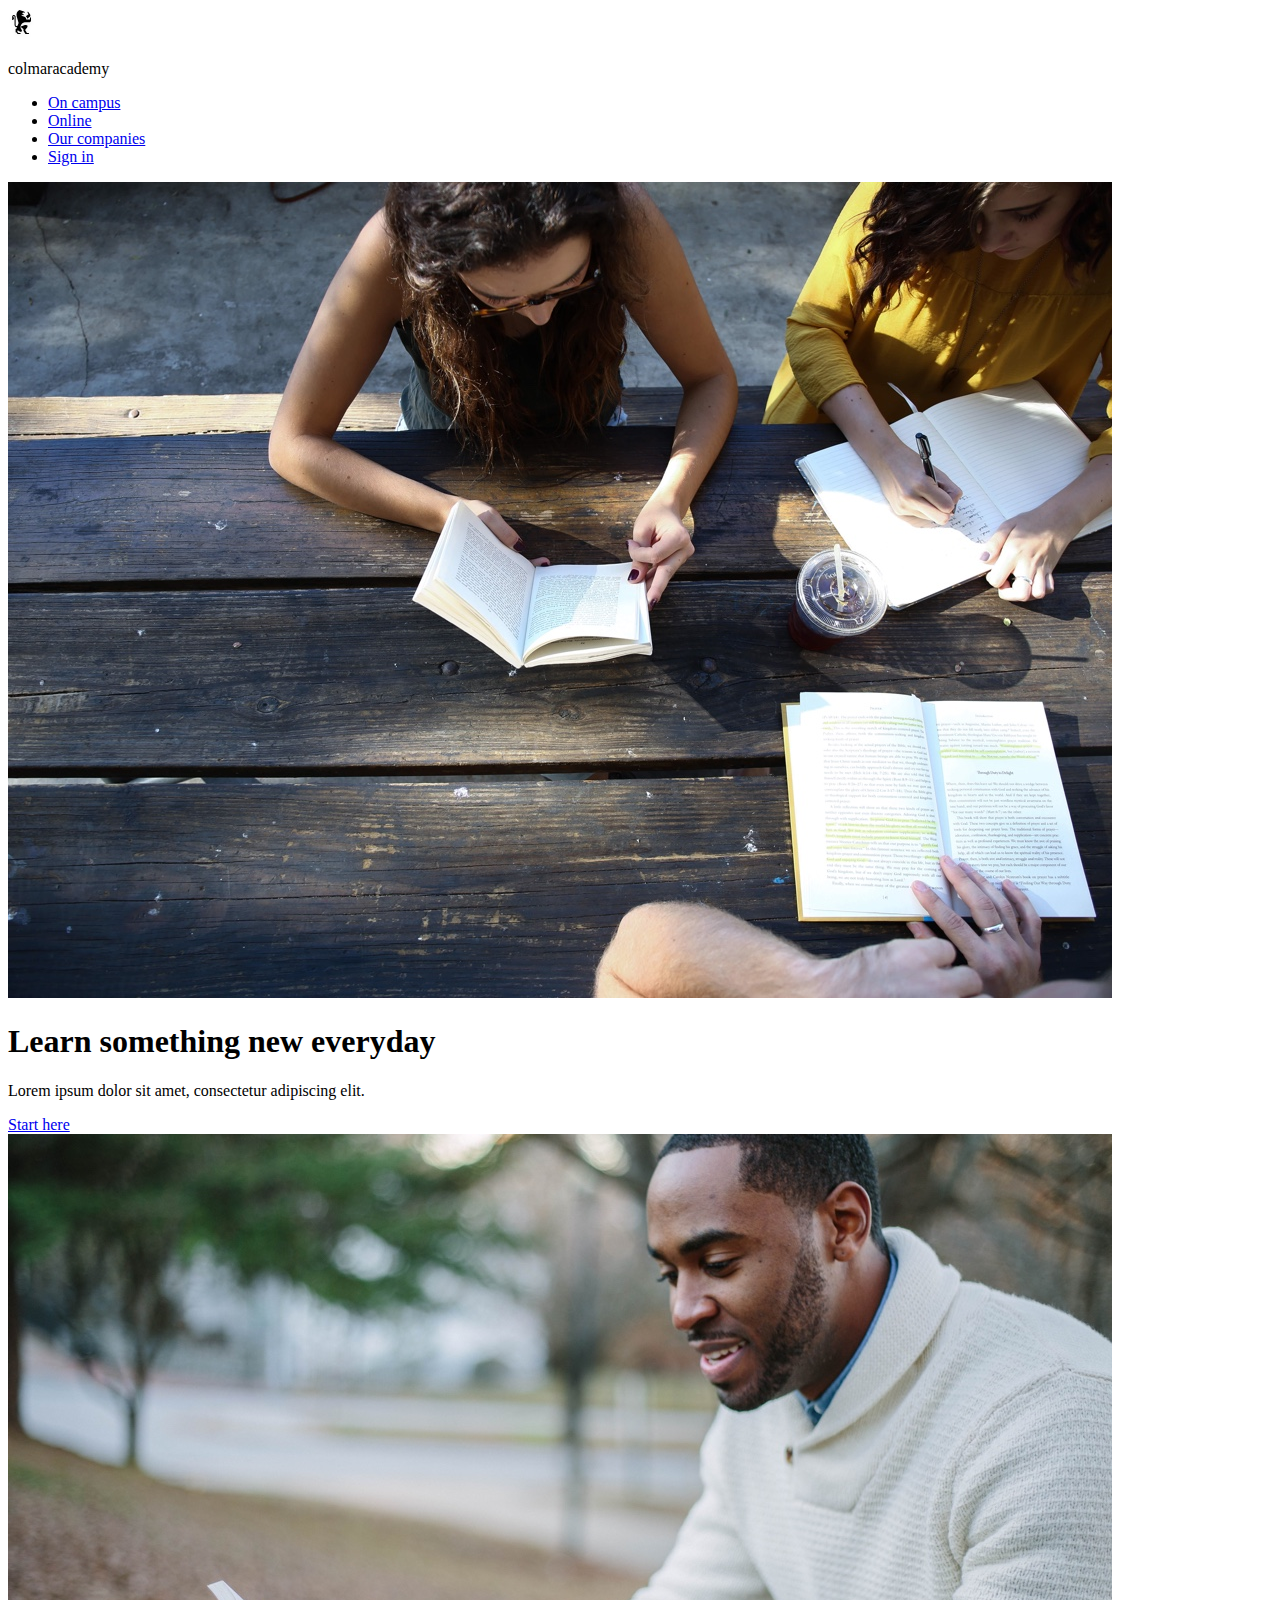
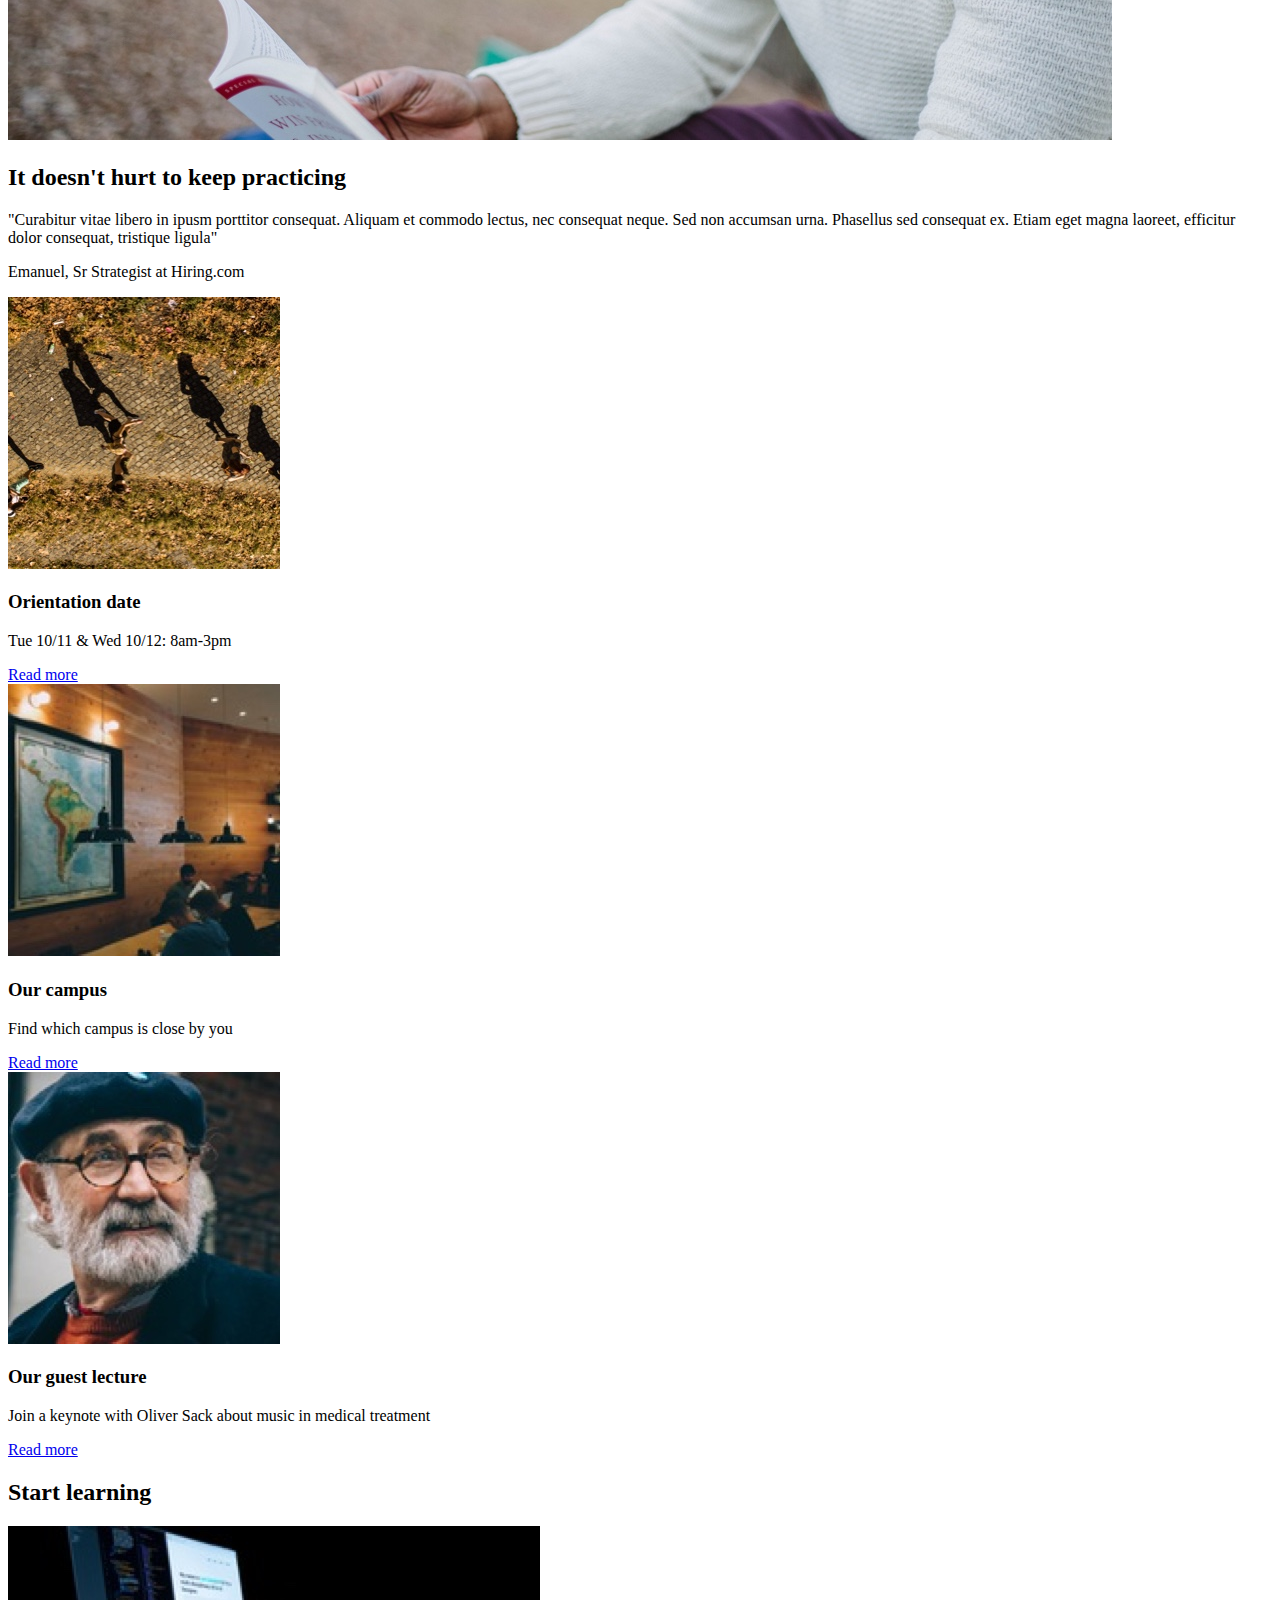
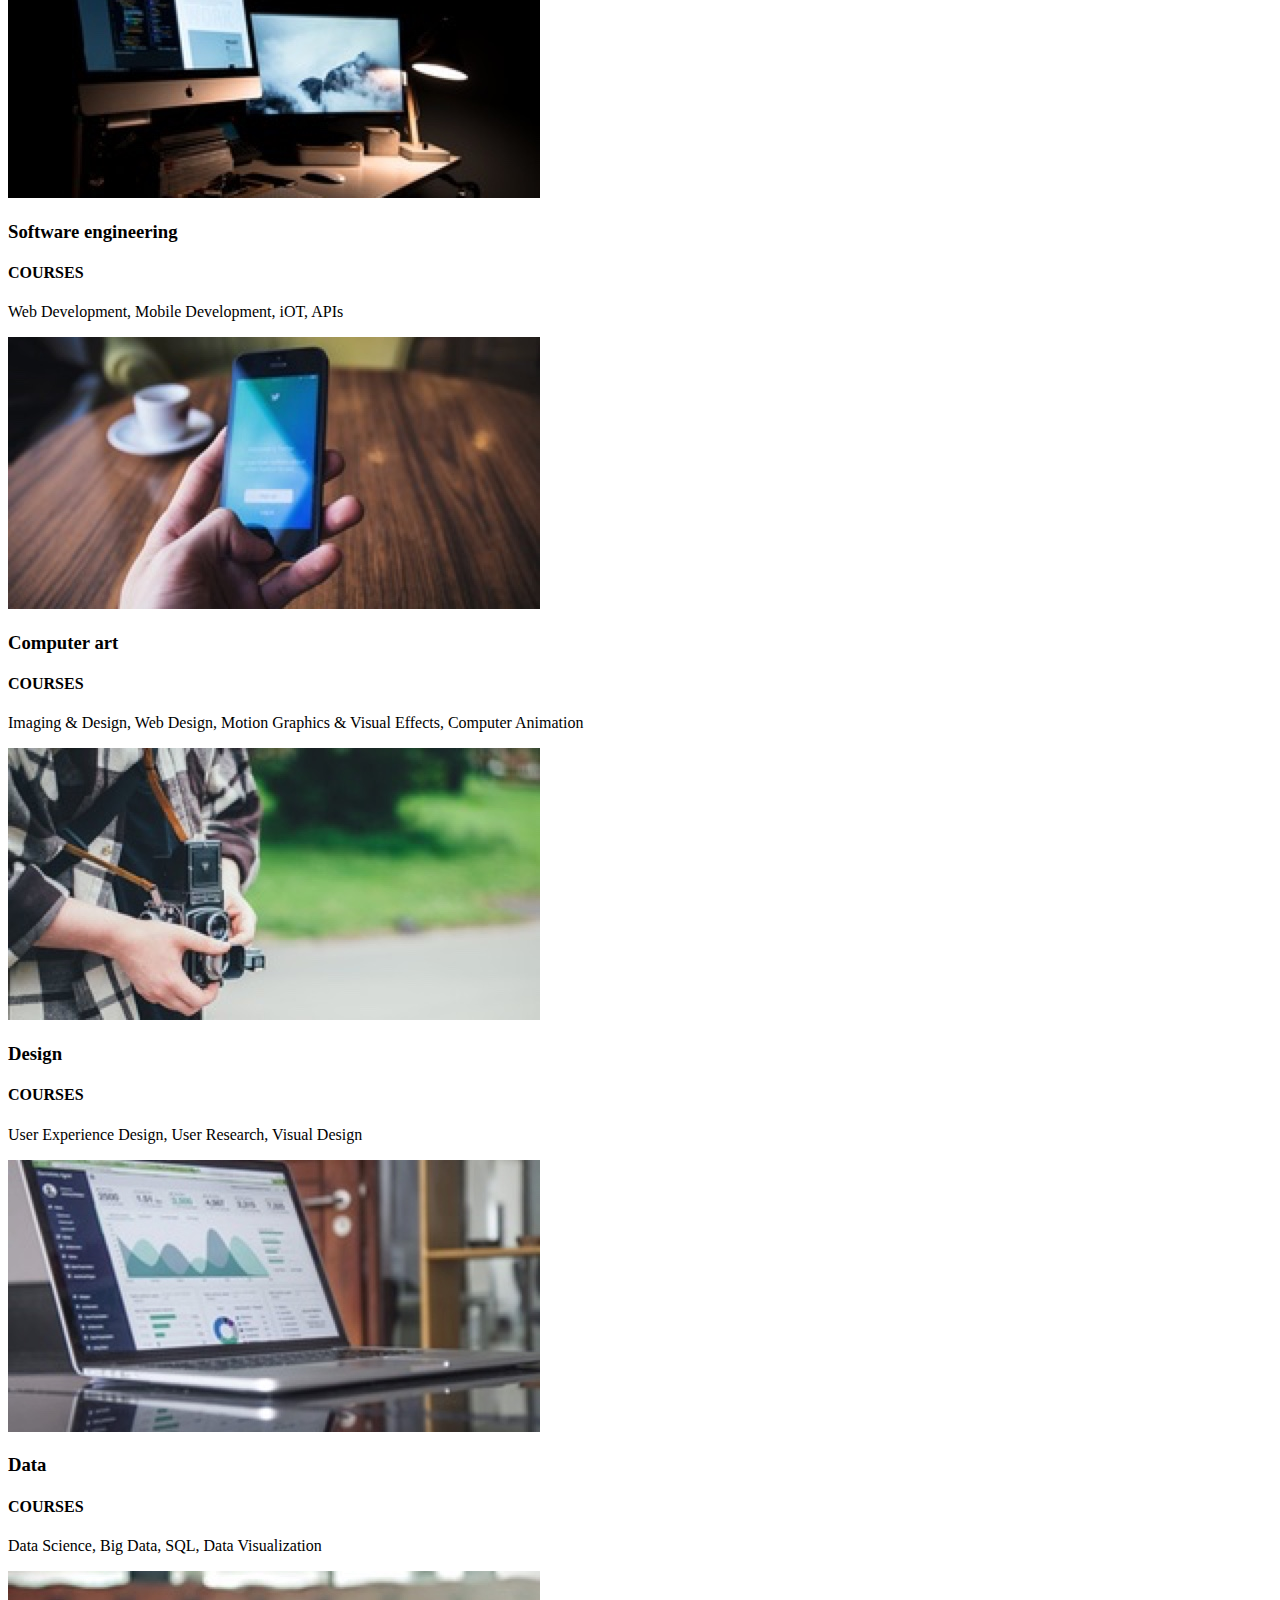
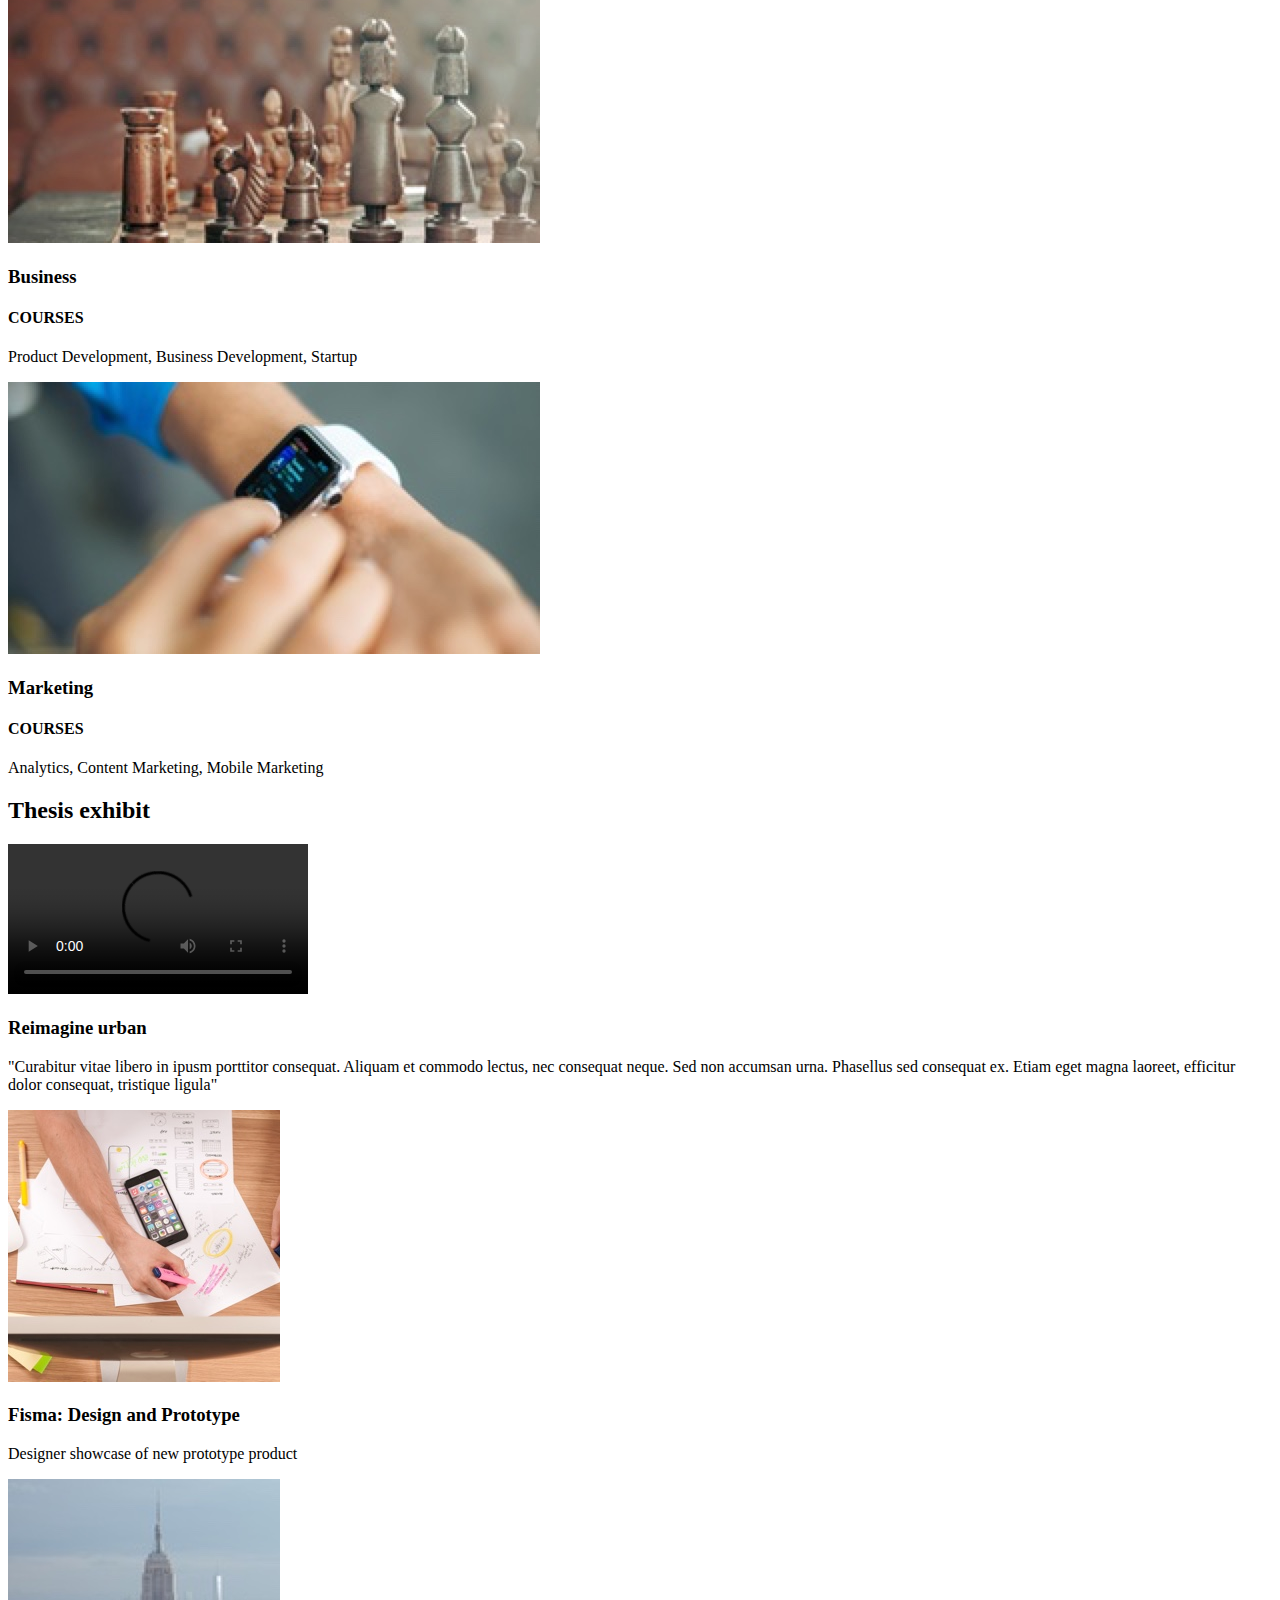
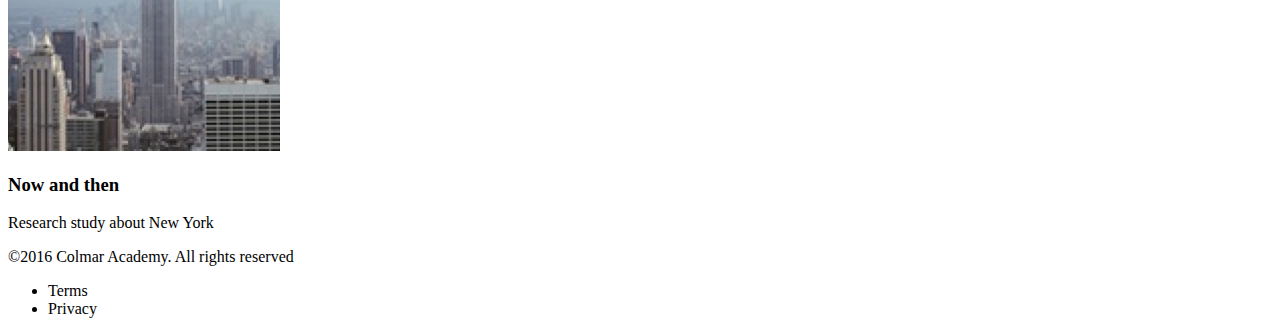
==== colmarAcademy/index.html @ 39b8fce5 "Started colmarAcademy project" ====
<!DOCTYPE html>
<html lang="en" dir="ltr">
  <head>
    <meta charset="utf-8">
    <link rel="stylesheet" href="./resources/css/index.css" type="text/css">
    <title>Colmar Academy</title>
  </head>
  <body>
    <header>
      <img src="./resources/images/ic-logo.svg" alt="Colmar logo">
      <p>colmar<span>academy</span></p>
      <ul>
        <li><a href="#">On campus</a></li>
        <li><a href="#">Online</a></li>
        <li><a href="#">Our companies</a></li>
        <li><a href="#">Sign in</a></li>
      </ul>
    </header>
    <main>
      <section>
        <img src="./resources/images/banner.jpg" alt="Students reading and writing outside">
        <h1>Learn something new everyday</h1>
        <p>Lorem ipsum dolor sit amet, consectetur adipiscing elit.</p>
        <a href="#">Start here</a>
      </section>
      <section>
        <div class="">
          <img src="./resources/images/information-main.jpg" alt="A student reading a book">
          <h2>It doesn't hurt to keep practicing</h2>
          <p>"Curabitur vitae libero in ipusm porttitor consequat.
             Aliquam et commodo lectus, nec consequat neque.
             Sed non accumsan urna. Phasellus sed consequat ex.
             Etiam eget magna laoreet, efficitur dolor consequat,
             tristique ligula"</p>
          <p>Emanuel, Sr Strategist at Hiring.com</p>
        </div>
        <div class="">
          <div class="">
            <img src="./resources/images/information-orientation.jpg" alt="Students walking on a pathway, seen from above">
            <h3>Orientation date</h3>
            <p>Tue 10/11 & Wed 10/12: 8am-3pm</p>
            <a href="#">Read more</a>
          </div>
          <div class="">
            <img src="./resources/images/information-campus.jpg" alt="Campus interior">
            <h3>Our campus</h3>
            <p>Find which campus is close by you</p>
            <a href="#">Read more</a>
          </div>
          <div class="">
            <img src="./resources/images/information-guest-lecture.jpg" alt="Portrait of Oliver Sack">
            <h3>Our guest lecture</h3>
            <p>Join a keynote with Oliver Sack about music in medical treatment</p>
            <a href="#">Read more</a>
          </div>
        </div>
      </section>
      <section>
        <h2>Start learning</h2>
        <div class="">
          <div class="">
            <img src="./resources/images/course-software.jpg" alt="Desk with computers">
            <h3>Software engineering</h3>
            <h4>COURSES</h4>
            <p>Web Development, Mobile Development, iOT, APIs</p>
          </div>
          <div class="">
            <img src="./resources/images/course-computer-art.jpg" alt="Main page of an app on a phone">
            <h3>Computer art</h3>
            <h4>COURSES</h4>
            <p>Imaging & Design, Web Design, Motion Graphics & Visual Effects, Computer Animation</p>
          </div>
          <div class="">
            <img src="./resources/images/course-design.jpg" alt="Old camera">
            <h3>Design</h3>
            <h4>COURSES</h4>
            <p>User Experience Design, User Research, Visual Design</p>
          </div>
          <div class="">
            <img src="./resources/images/course-data.jpg" alt="Laptop on a desk">
            <h3>Data</h3>
            <h4>COURSES</h4>
            <p>Data Science, Big Data, SQL, Data Visualization</p>
          </div>
          <div class="">
            <img src="./resources/images/course-business.jpg" alt="A checkboard ready for a game">
            <h3>Business</h3>
            <h4>COURSES</h4>
            <p>Product Development, Business Development, Startup</p>
          </div>
          <div class="">
            <img src="./resources/images/course-marketing.jpg" alt="A smartwatch">
            <h3>Marketing</h3>
            <h4>COURSES</h4>
            <p>Analytics, Content Marketing, Mobile Marketing</p>
          </div>
        </div>
      </section>
      <section>
        <h2>Thesis exhibit</h2>
        <div class="">
          <video src="./resources/videos/thesis.mp4" controls>
            Video not available
          </video>
          <h3>Reimagine urban</h3>
          <p>"Curabitur vitae libero in ipusm porttitor consequat.
             Aliquam et commodo lectus, nec consequat neque.
             Sed non accumsan urna. Phasellus sed consequat ex.
             Etiam eget magna laoreet, efficitur dolor consequat,
             tristique ligula"</p>
        </div>
        <div class="">
          <div class="">
            <img src="./resources/images/thesis-fisma.jpg" alt="Designer at work">
            <h3>Fisma: Design and Prototype</h3>
            <p>Designer showcase of new prototype product</p>
          </div>
          <div class="">
            <img src="./resources/images/thesis-now-and-then.jpg" alt="New York City skyline">
            <h3>Now and then</h3>
            <p>Research study about New York</p>
          </div>
        </div>
      </section>
    </main>
    <footer>
      <p>&copy;2016 Colmar Academy. All rights reserved</p>
      <ul>
        <li>Terms</li>
        <li>Privacy</li>
      </ul>
    </footer>
  </body>
</html>
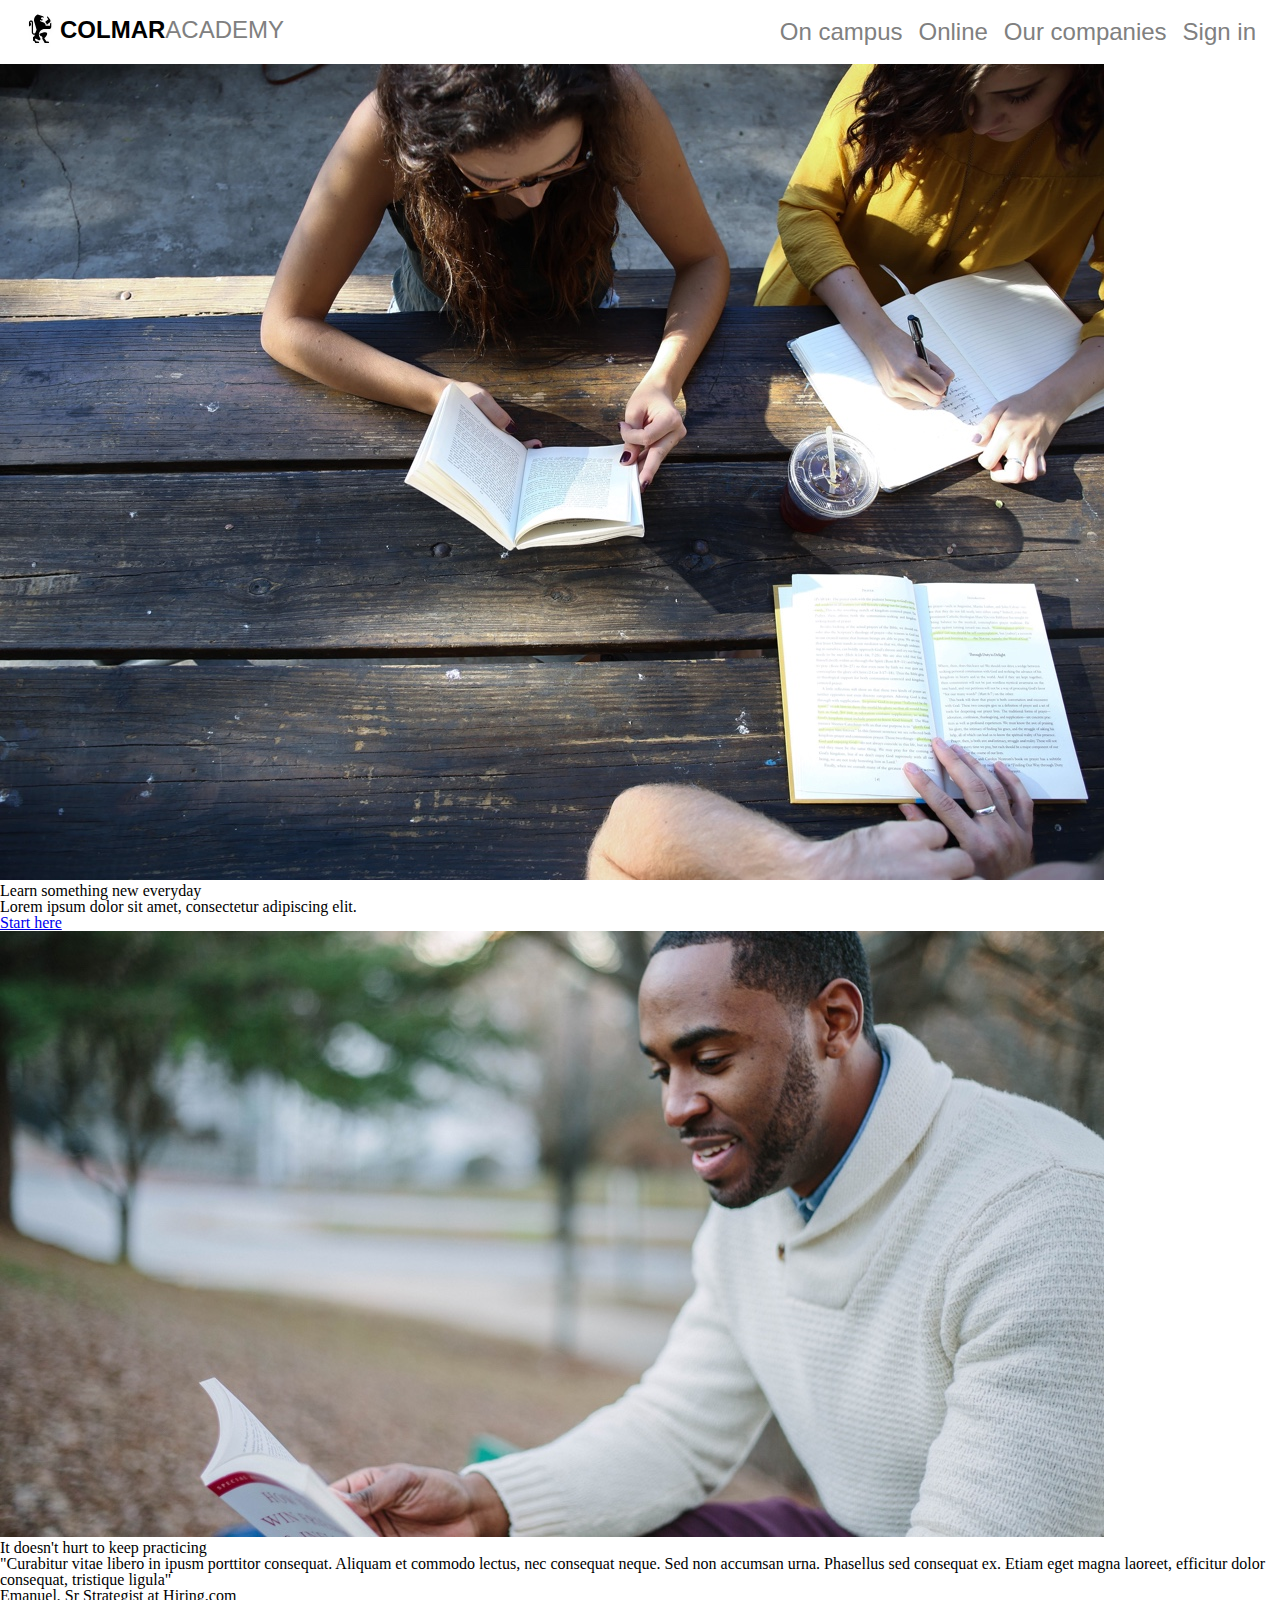
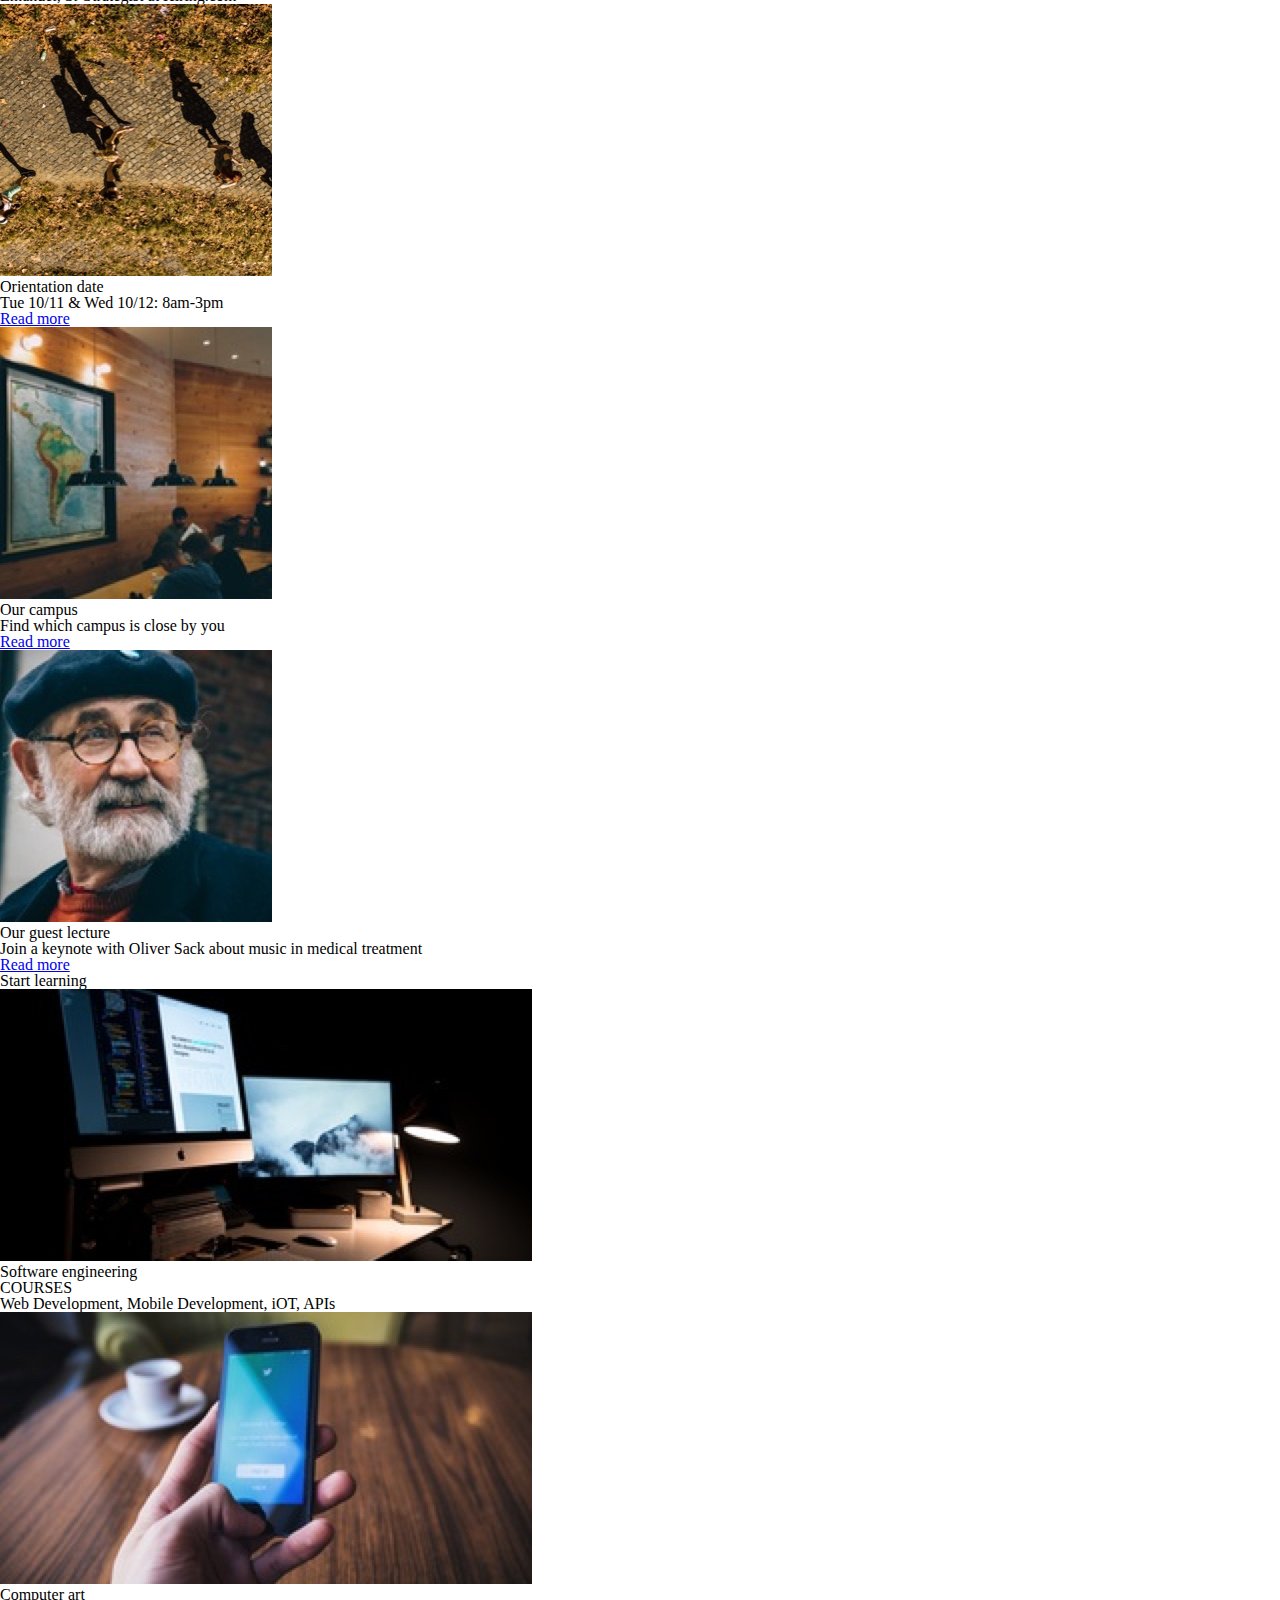
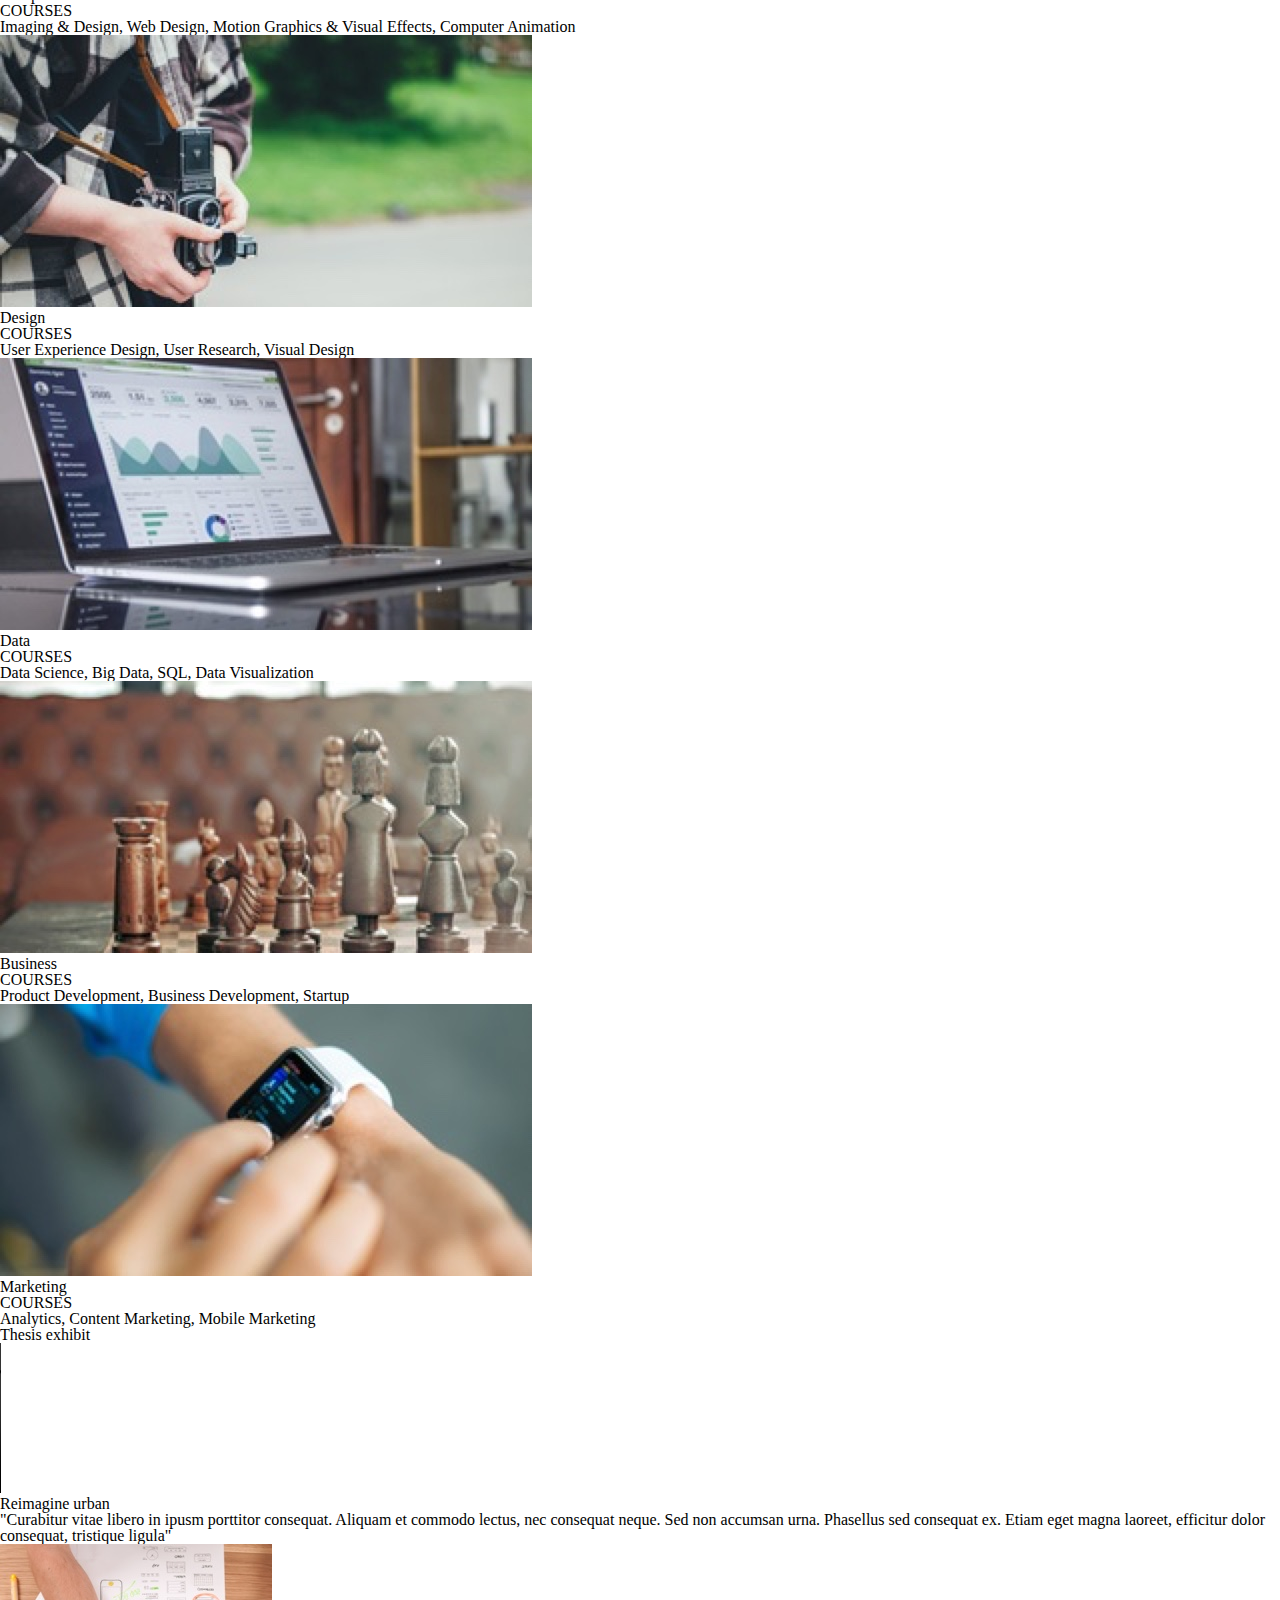
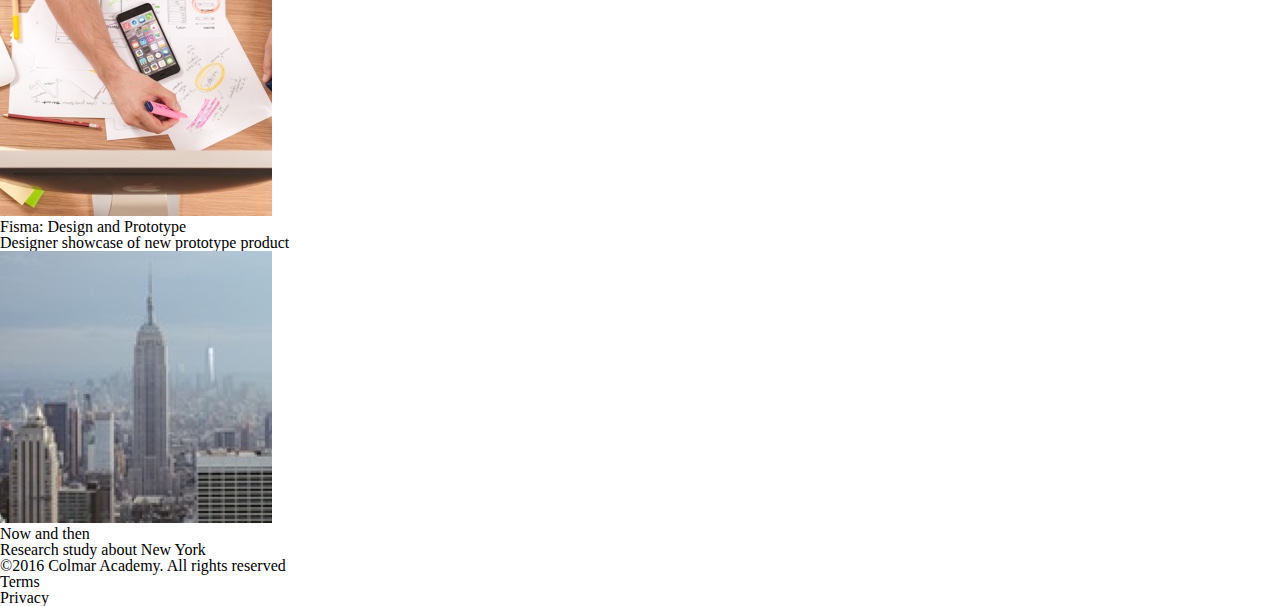
==== commit 2f734cd4: "colmaracademy added reset.css, started header styling" ====
--- a/colmarAcademy/index.html
+++ b/colmarAcademy/index.html
@@ -2,29 +2,34 @@
 <html lang="en" dir="ltr">
   <head>
     <meta charset="utf-8">
+    <link rel="stylesheet" href="./resources/css/reset.css" type="text/css">
     <link rel="stylesheet" href="./resources/css/index.css" type="text/css">
     <title>Colmar Academy</title>
   </head>
   <body>
     <header>
-      <img src="./resources/images/ic-logo.svg" alt="Colmar logo">
-      <p>colmar<span>academy</span></p>
-      <ul>
-        <li><a href="#">On campus</a></li>
-        <li><a href="#">Online</a></li>
-        <li><a href="#">Our companies</a></li>
-        <li><a href="#">Sign in</a></li>
-      </ul>
+      <div class="colmar">
+        <img class="colmarLogo" src="./resources/images/ic-logo.svg" alt="Colmar logo">
+        <p class="colmarText">colmar<span class="colmar2Half">academy</span></p>
+      </div>
+      <nav class="topNav">
+        <ul>
+          <li><a href="#">On campus</a></li>
+          <li><a href="#">Online</a></li>
+          <li><a href="#">Our companies</a></li>
+          <li><a href="#">Sign in</a></li>
+        </ul>
+      </nav>
     </header>
     <main>
-      <section>
+      <section id="banner">
         <img src="./resources/images/banner.jpg" alt="Students reading and writing outside">
         <h1>Learn something new everyday</h1>
         <p>Lorem ipsum dolor sit amet, consectetur adipiscing elit.</p>
-        <a href="#">Start here</a>
+        <a class="startLink" href="#">Start here</a>
       </section>
-      <section>
-        <div class="">
+      <section id="information">
+        <div class="left">
           <img src="./resources/images/information-main.jpg" alt="A student reading a book">
           <h2>It doesn't hurt to keep practicing</h2>
           <p>"Curabitur vitae libero in ipusm porttitor consequat.
@@ -34,20 +39,20 @@
              tristique ligula"</p>
           <p>Emanuel, Sr Strategist at Hiring.com</p>
         </div>
-        <div class="">
-          <div class="">
+        <div class="right">
+          <div class="rightSection">
             <img src="./resources/images/information-orientation.jpg" alt="Students walking on a pathway, seen from above">
             <h3>Orientation date</h3>
             <p>Tue 10/11 & Wed 10/12: 8am-3pm</p>
             <a href="#">Read more</a>
           </div>
-          <div class="">
+          <div class="rightSection">
             <img src="./resources/images/information-campus.jpg" alt="Campus interior">
             <h3>Our campus</h3>
             <p>Find which campus is close by you</p>
             <a href="#">Read more</a>
           </div>
-          <div class="">
+          <div class="rightSection">
             <img src="./resources/images/information-guest-lecture.jpg" alt="Portrait of Oliver Sack">
             <h3>Our guest lecture</h3>
             <p>Join a keynote with Oliver Sack about music in medical treatment</p>
@@ -55,40 +60,40 @@
           </div>
         </div>
       </section>
-      <section>
+      <section id="courses">
         <h2>Start learning</h2>
-        <div class="">
-          <div class="">
+        <div class="coursesContainer">
+          <div class="course">
             <img src="./resources/images/course-software.jpg" alt="Desk with computers">
             <h3>Software engineering</h3>
             <h4>COURSES</h4>
             <p>Web Development, Mobile Development, iOT, APIs</p>
           </div>
-          <div class="">
+          <div class="course">
             <img src="./resources/images/course-computer-art.jpg" alt="Main page of an app on a phone">
             <h3>Computer art</h3>
             <h4>COURSES</h4>
             <p>Imaging & Design, Web Design, Motion Graphics & Visual Effects, Computer Animation</p>
           </div>
-          <div class="">
+          <div class="course">
             <img src="./resources/images/course-design.jpg" alt="Old camera">
             <h3>Design</h3>
             <h4>COURSES</h4>
             <p>User Experience Design, User Research, Visual Design</p>
           </div>
-          <div class="">
+          <div class="course">
             <img src="./resources/images/course-data.jpg" alt="Laptop on a desk">
             <h3>Data</h3>
             <h4>COURSES</h4>
             <p>Data Science, Big Data, SQL, Data Visualization</p>
           </div>
-          <div class="">
+          <div class="course">
             <img src="./resources/images/course-business.jpg" alt="A checkboard ready for a game">
             <h3>Business</h3>
             <h4>COURSES</h4>
             <p>Product Development, Business Development, Startup</p>
           </div>
-          <div class="">
+          <div class="course">
             <img src="./resources/images/course-marketing.jpg" alt="A smartwatch">
             <h3>Marketing</h3>
             <h4>COURSES</h4>
@@ -96,9 +101,9 @@
           </div>
         </div>
       </section>
-      <section>
+      <section id="thesis">
         <h2>Thesis exhibit</h2>
-        <div class="">
+        <div class="left">
           <video src="./resources/videos/thesis.mp4" controls>
             Video not available
           </video>
@@ -109,13 +114,13 @@
              Etiam eget magna laoreet, efficitur dolor consequat,
              tristique ligula"</p>
         </div>
-        <div class="">
-          <div class="">
+        <div class="right">
+          <div class="rightSection">
             <img src="./resources/images/thesis-fisma.jpg" alt="Designer at work">
             <h3>Fisma: Design and Prototype</h3>
             <p>Designer showcase of new prototype product</p>
           </div>
-          <div class="">
+          <div class="rightSection">
             <img src="./resources/images/thesis-now-and-then.jpg" alt="New York City skyline">
             <h3>Now and then</h3>
             <p>Research study about New York</p>
@@ -125,10 +130,12 @@
     </main>
     <footer>
       <p>&copy;2016 Colmar Academy. All rights reserved</p>
-      <ul>
-        <li>Terms</li>
-        <li>Privacy</li>
-      </ul>
+      <nav>
+        <ul>
+          <li>Terms</li>
+          <li>Privacy</li>
+        </ul>
+      </nav>
     </footer>
   </body>
 </html>
--- a/colmarAcademy/resources/css/index.css
+++ b/colmarAcademy/resources/css/index.css
@@ -0,0 +1,51 @@
+header {
+  display: flex;
+  justify-content: space-between;
+  height: 64px;
+}
+
+.colmar {
+  margin-left: 24px;
+}
+
+.colmarLogo {
+  /* display: inline-block; */
+  position: relative;
+  top: 12px;
+  width: 32px;
+}
+
+.colmarText {
+  display: inline-block;
+  text-transform: uppercase;
+  font-family: sans-serif;
+  font-size: 24px;
+  font-weight: bold;
+}
+
+.colmar2Half {
+  color: grey;
+  font-weight: lighter;
+}
+
+.topNav {
+  margin-right: 24px;
+}
+
+.topNav ul {
+  list-style-type: none;
+  display: flex;
+  height: 100%;
+  align-items: center;
+}
+
+.topNav ul li a{
+  font-family: sans-serif;
+  text-decoration: none;
+  font-size: 24px;
+  color: grey;
+}
+
+.topNav ul li:not(:last-child) {
+  margin-right: 16px;
+}
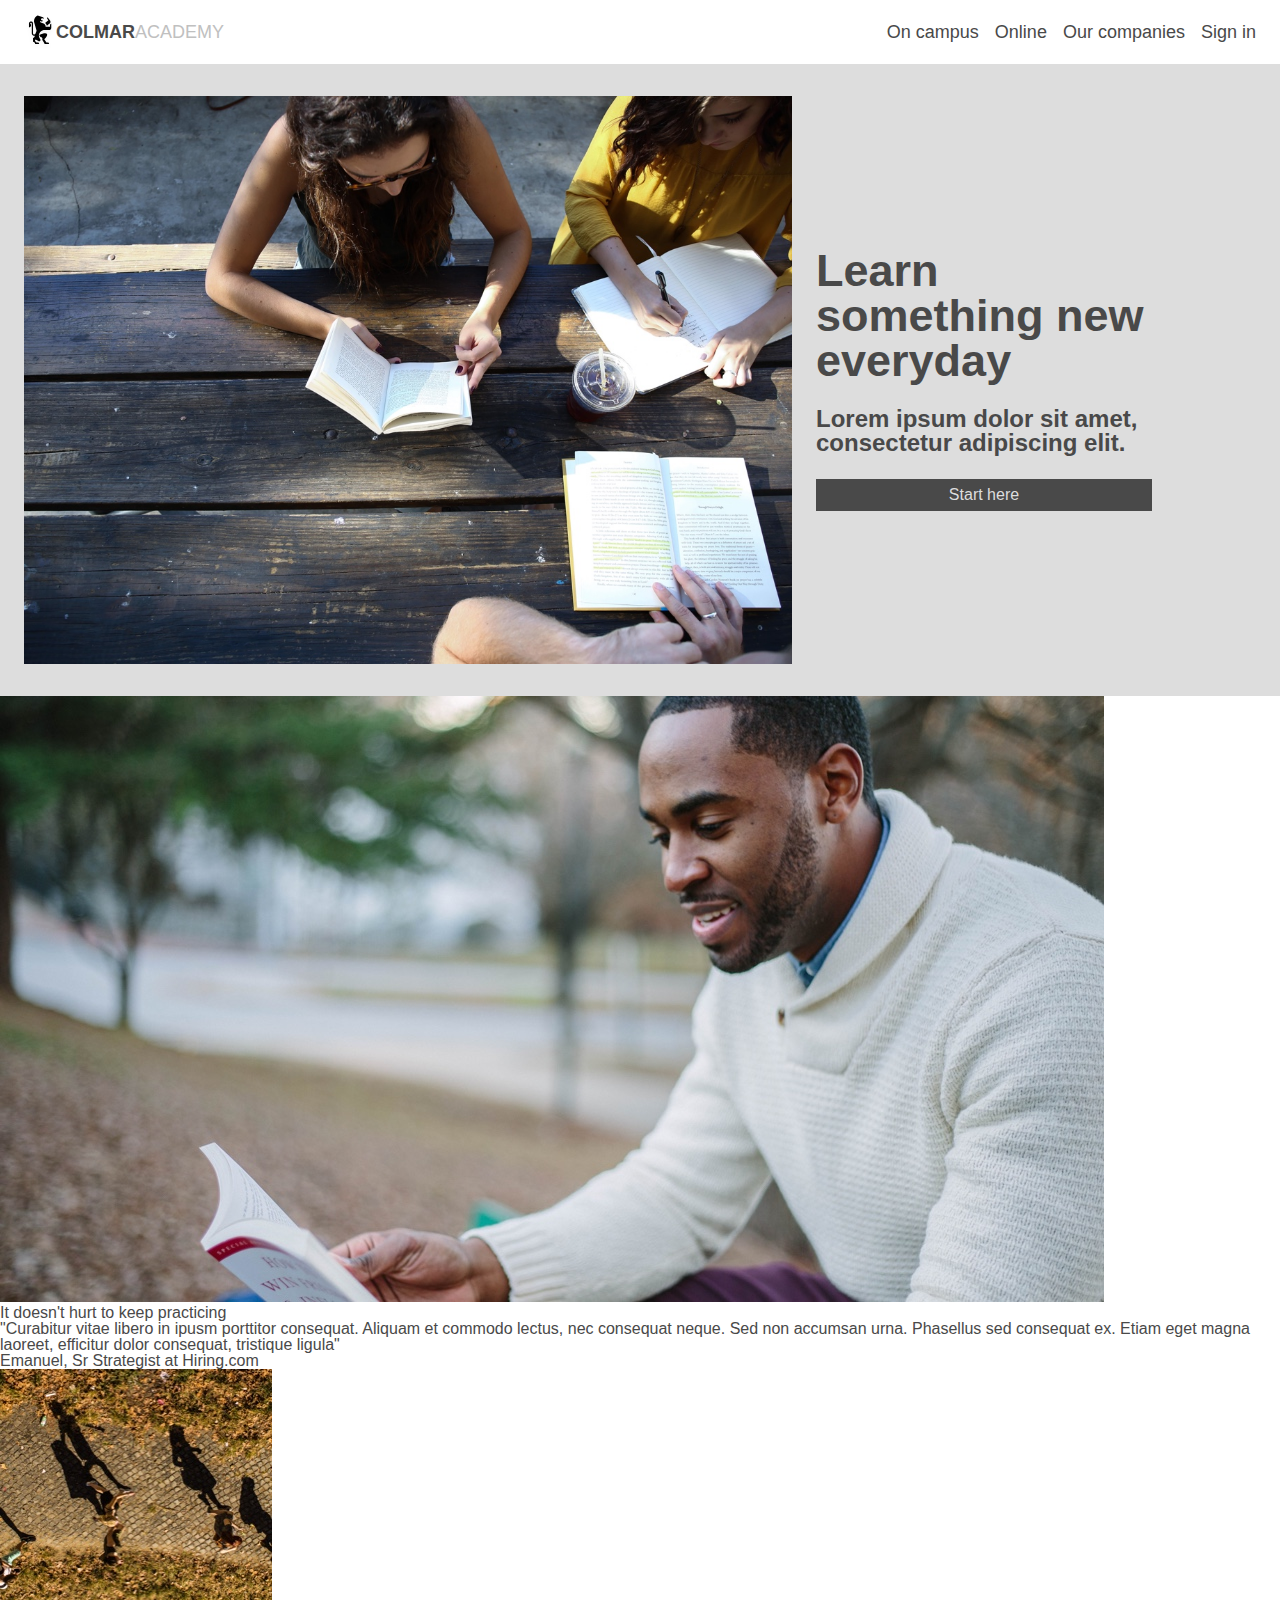
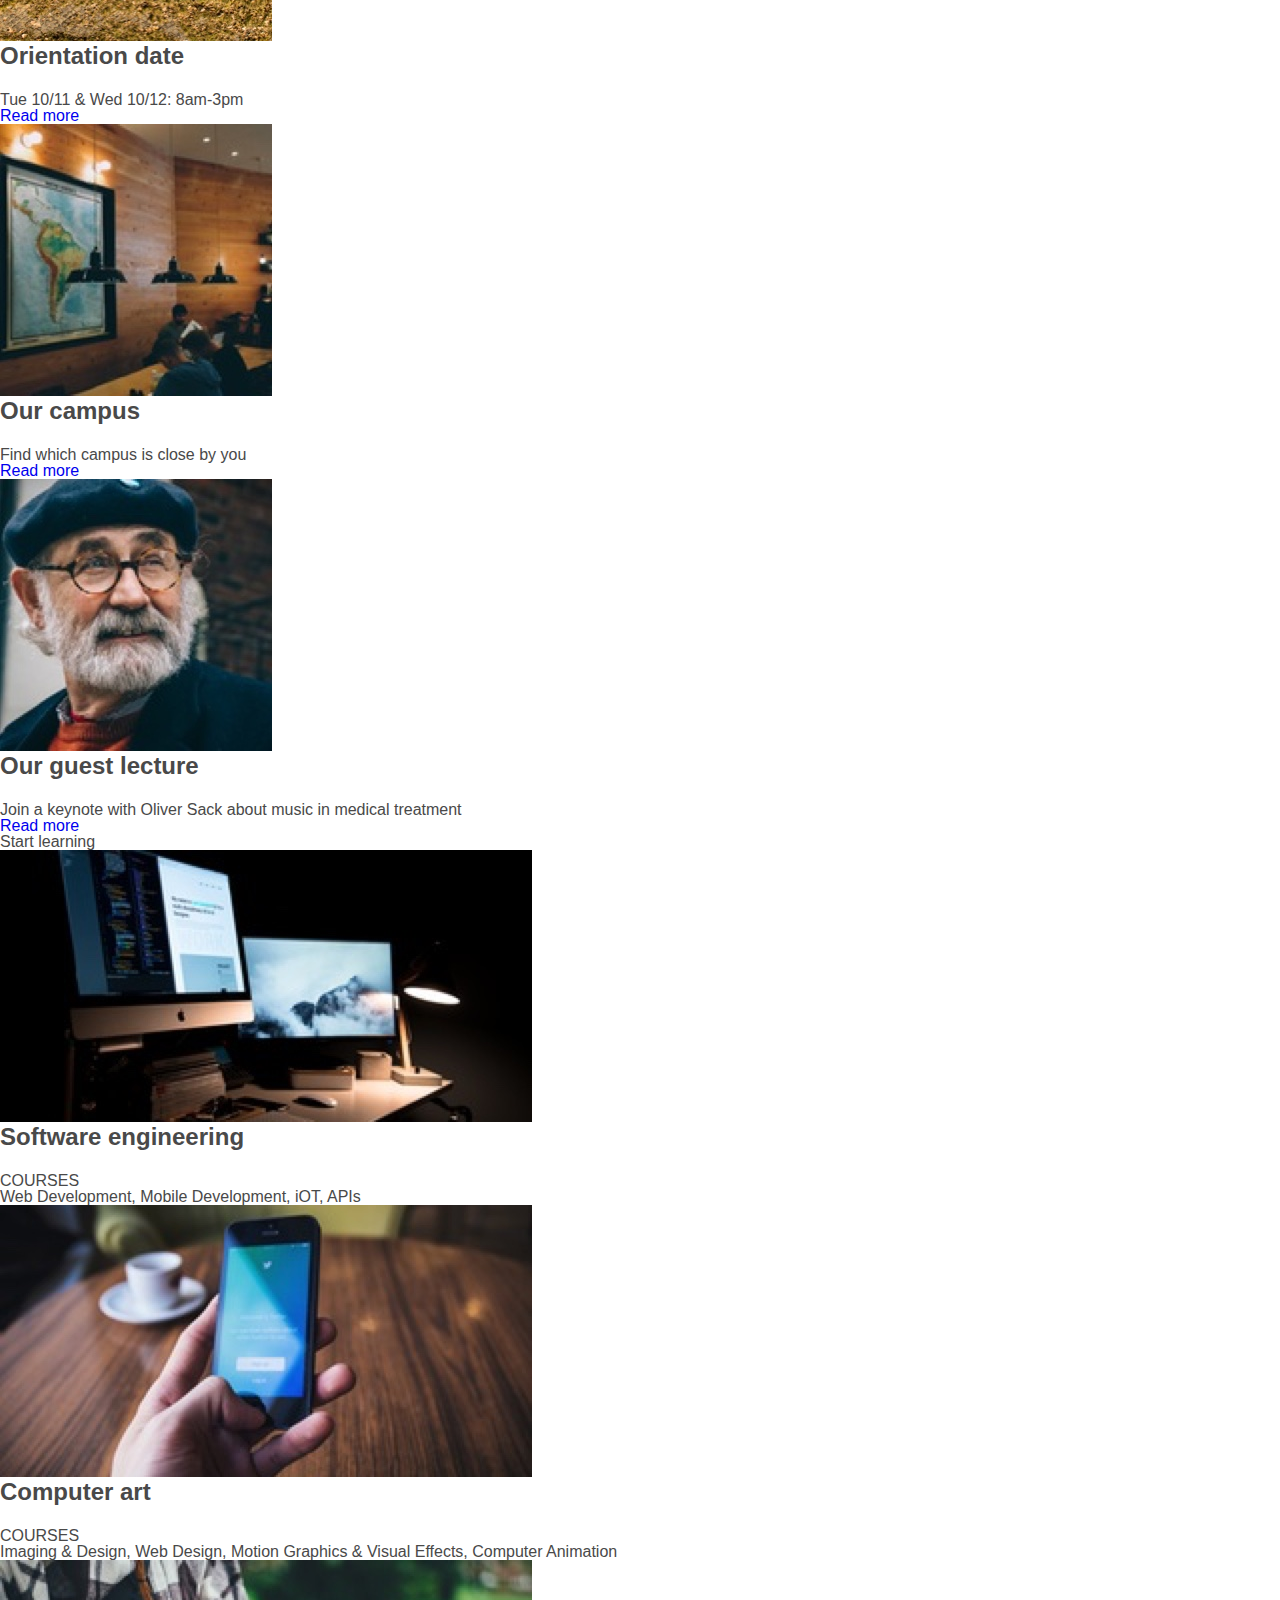
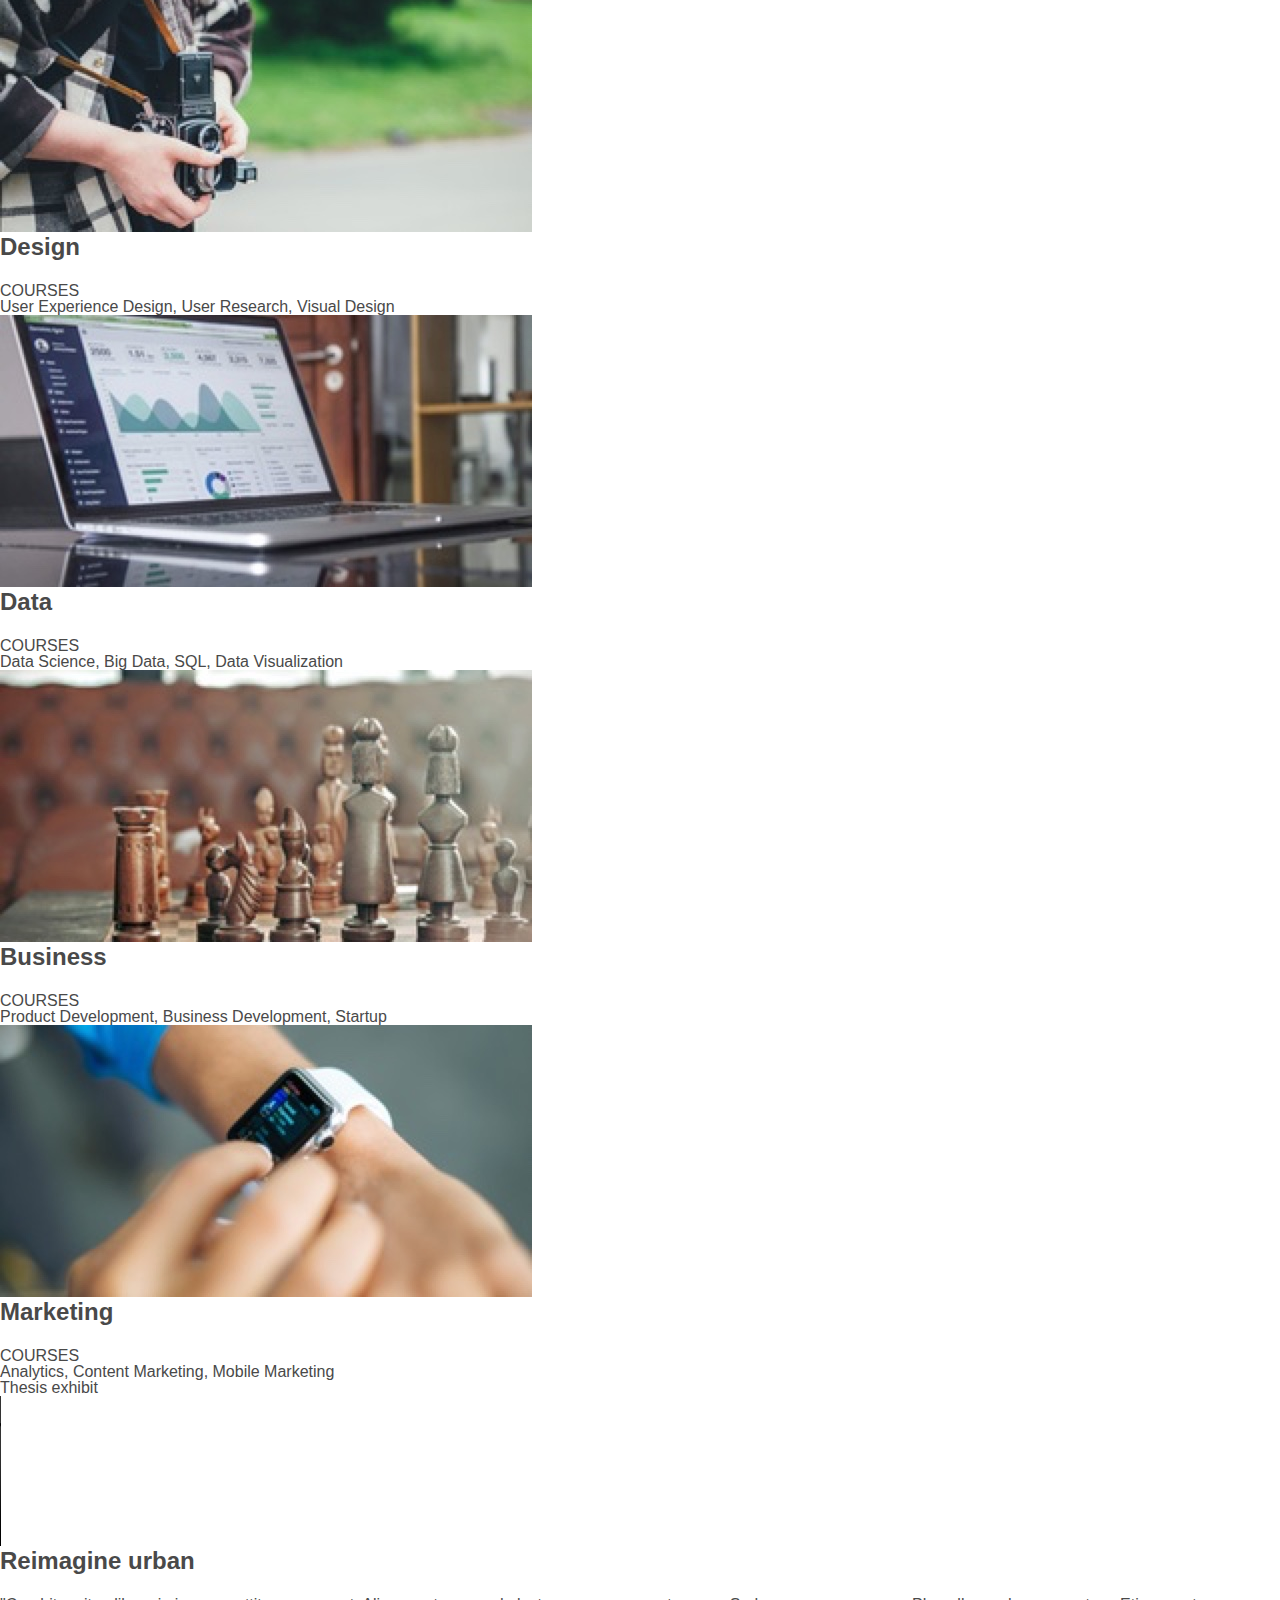
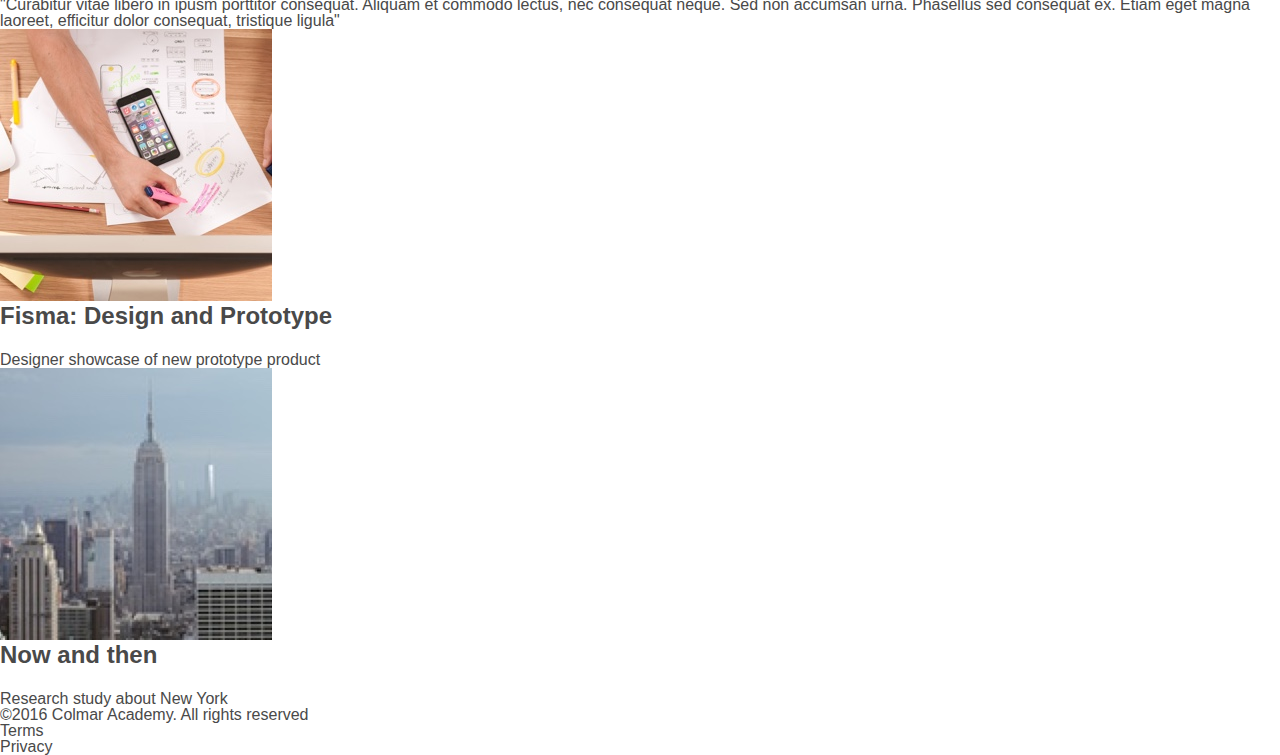
==== commit 8a6932c9: "minor changes to banner layout, tbc" ====
--- a/colmarAcademy/index.html
+++ b/colmarAcademy/index.html
@@ -24,9 +24,11 @@
     <main>
       <section id="banner">
         <img src="./resources/images/banner.jpg" alt="Students reading and writing outside">
-        <h1>Learn something new everyday</h1>
-        <p>Lorem ipsum dolor sit amet, consectetur adipiscing elit.</p>
-        <a class="startLink" href="#">Start here</a>
+        <div class="container">
+          <h1>Learn something new everyday</h1>
+          <h3>Lorem ipsum dolor sit amet, consectetur adipiscing elit.</h3>
+          <a class="startLink" href="#">Start here</a>
+        </div>
       </section>
       <section id="information">
         <div class="left">
--- a/colmarAcademy/resources/css/index.css
+++ b/colmarAcademy/resources/css/index.css
@@ -1,30 +1,38 @@
+html {
+  font-family: sans-serif;
+  color: #494949;
+}
+
+a {
+  text-decoration: none;
+}
+
+/*--Navigation--*/
 header {
   display: flex;
+  width: 100%;
   justify-content: space-between;
   height: 64px;
 }
 
 .colmar {
+  display: flex;
+  align-items: center;
   margin-left: 24px;
 }
 
 .colmarLogo {
-  /* display: inline-block; */
-  position: relative;
-  top: 12px;
   width: 32px;
 }
 
 .colmarText {
-  display: inline-block;
   text-transform: uppercase;
-  font-family: sans-serif;
-  font-size: 24px;
+  font-size: 18px;
   font-weight: bold;
 }
 
 .colmar2Half {
-  color: grey;
+  color: silver;
   font-weight: lighter;
 }
 
@@ -33,19 +41,53 @@
 }
 
 .topNav ul {
-  list-style-type: none;
   display: flex;
   height: 100%;
   align-items: center;
 }
 
 .topNav ul li a{
-  font-family: sans-serif;
-  text-decoration: none;
-  font-size: 24px;
-  color: grey;
+  font-size: 18px;
+  color: #494949;
 }
 
 .topNav ul li:not(:last-child) {
   margin-right: 16px;
 }
+
+/*--Banner--*/
+#banner {
+  display: flex;
+  align-items: center;
+  background-color: #ddd;
+}
+
+#banner img {
+  width: 60%;
+  margin: 32px 24px;
+}
+
+#banner .container {
+  margin-right: 10%;
+}
+
+h1 {
+  font-size: 45px;
+  font-weight: 700;
+  margin-bottom: 24px;
+}
+
+h3 {
+  font-size: 24px;
+  font-weight: bold;
+  margin-bottom: 24px
+}
+
+.startLink {
+  display: block;
+  width: 100%;
+  padding: 8px 0 8px 0;
+  text-align: center;
+  background-color: #494949;
+  color: #ddd;
+}
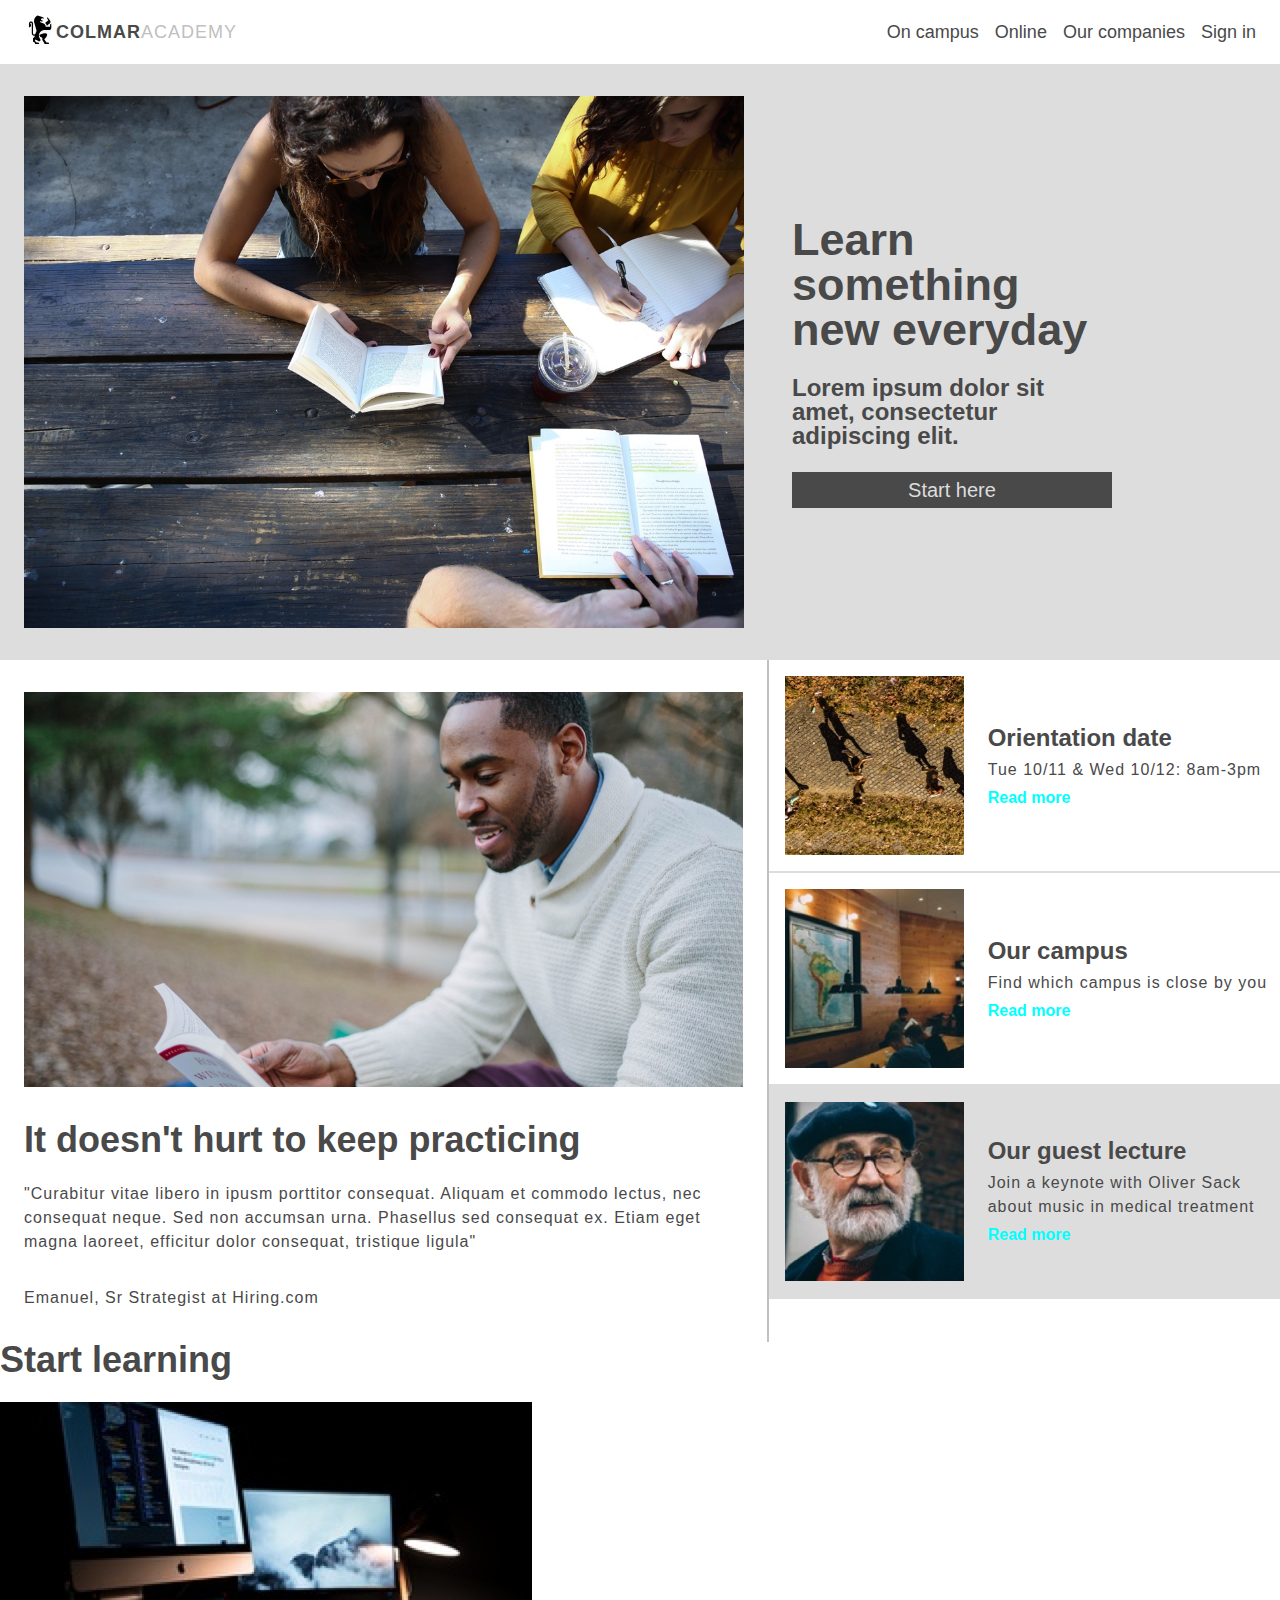
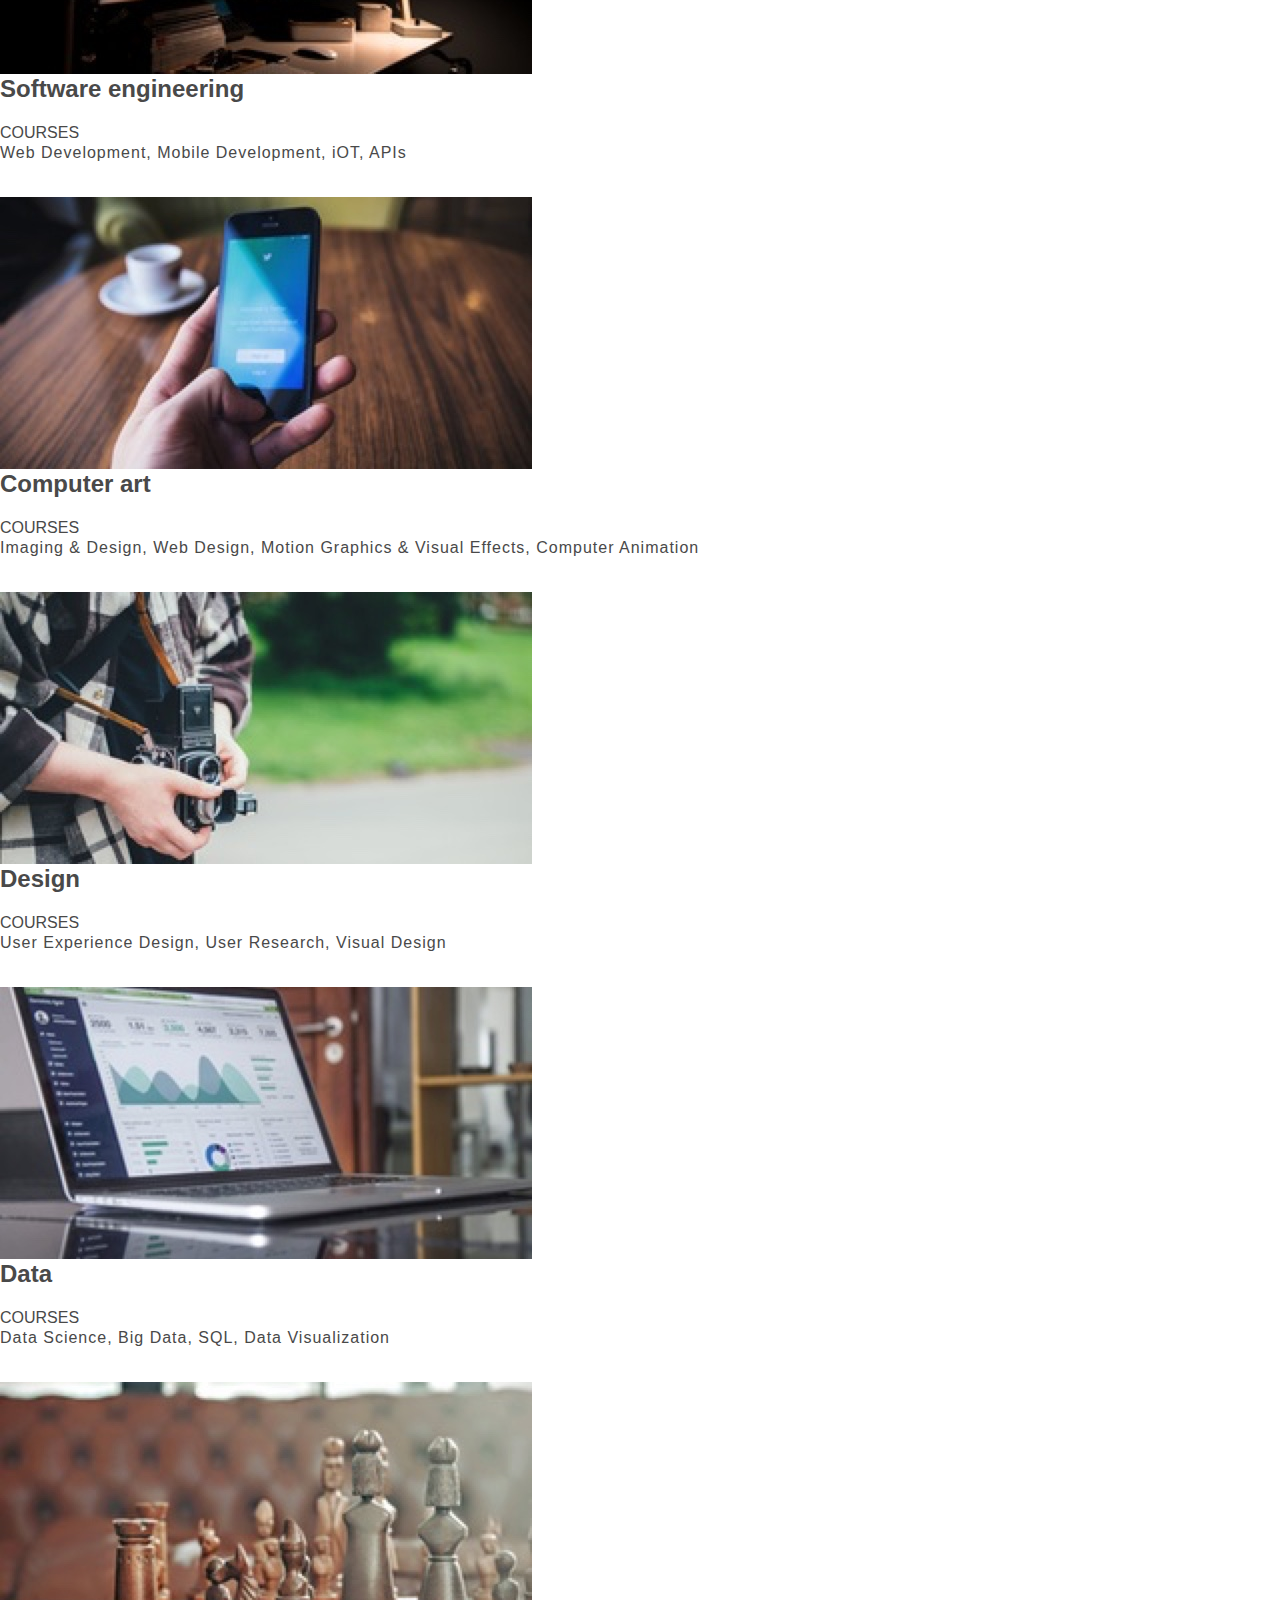
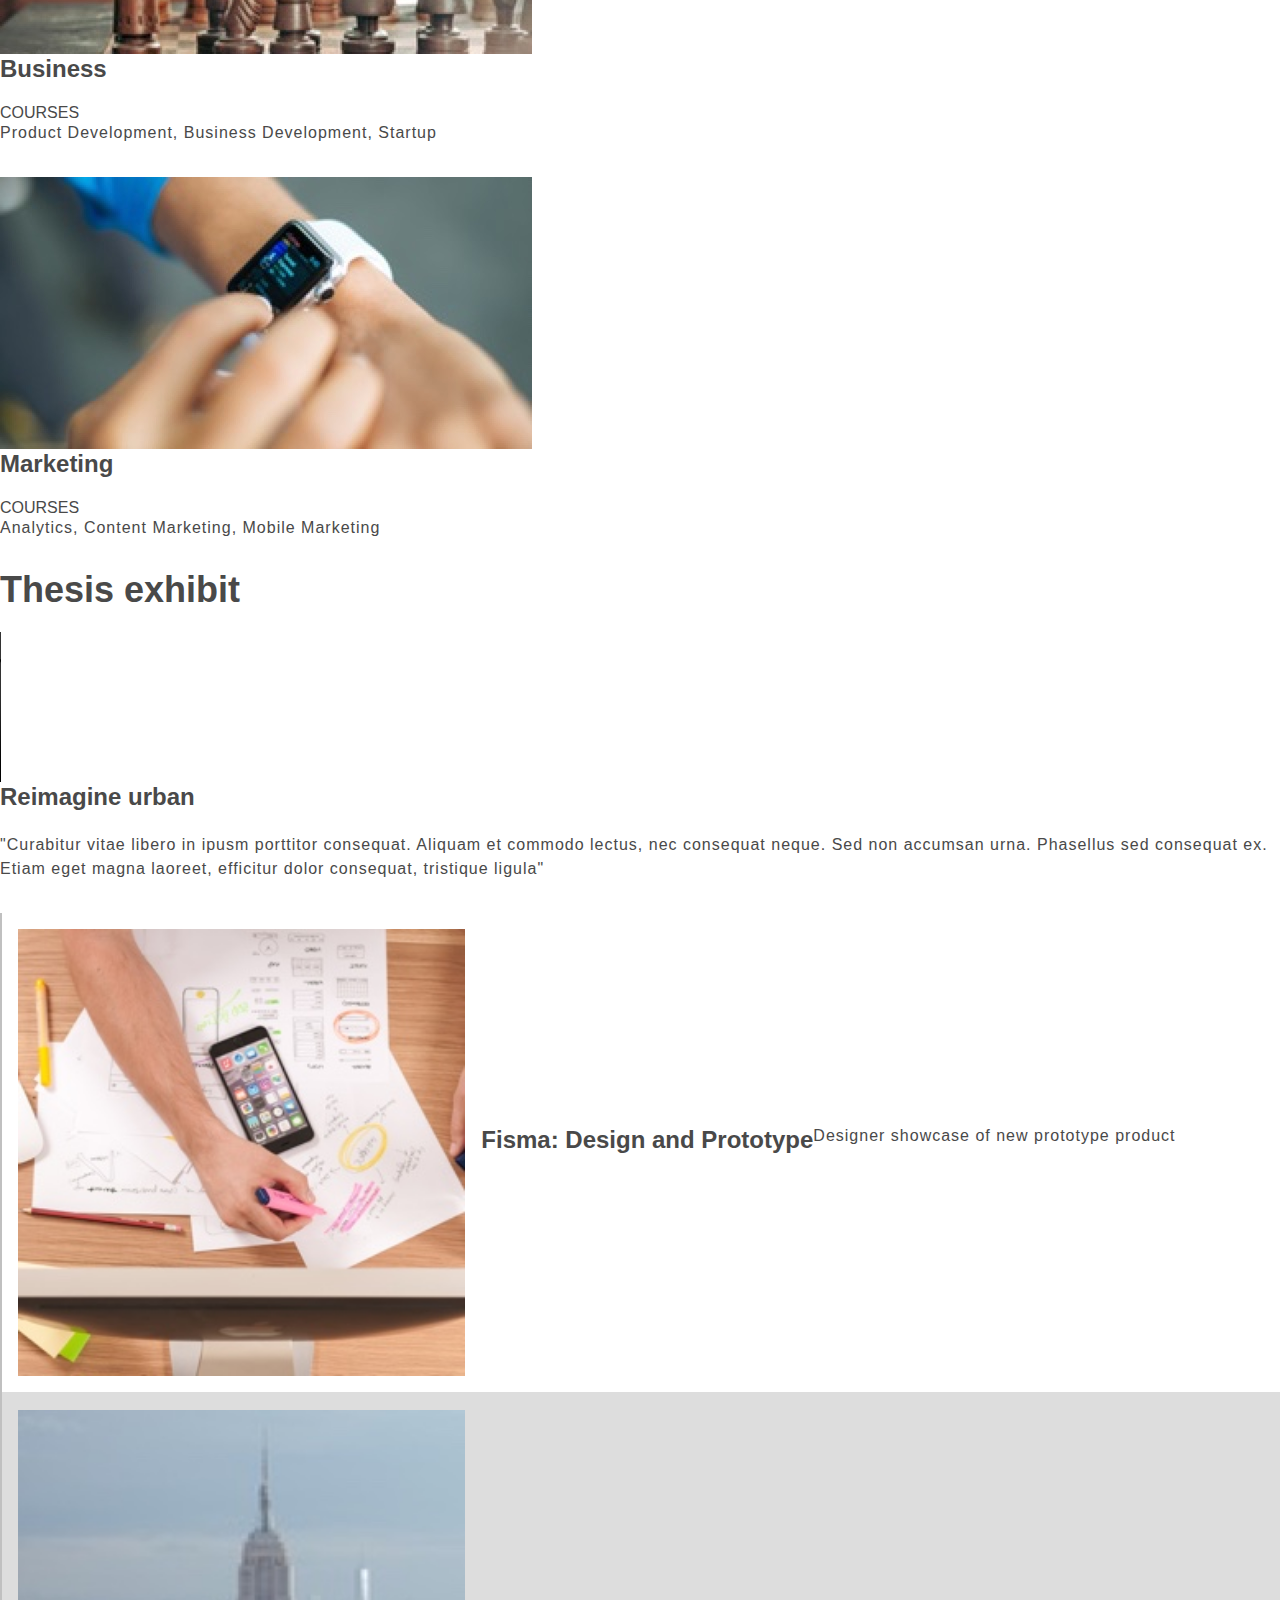
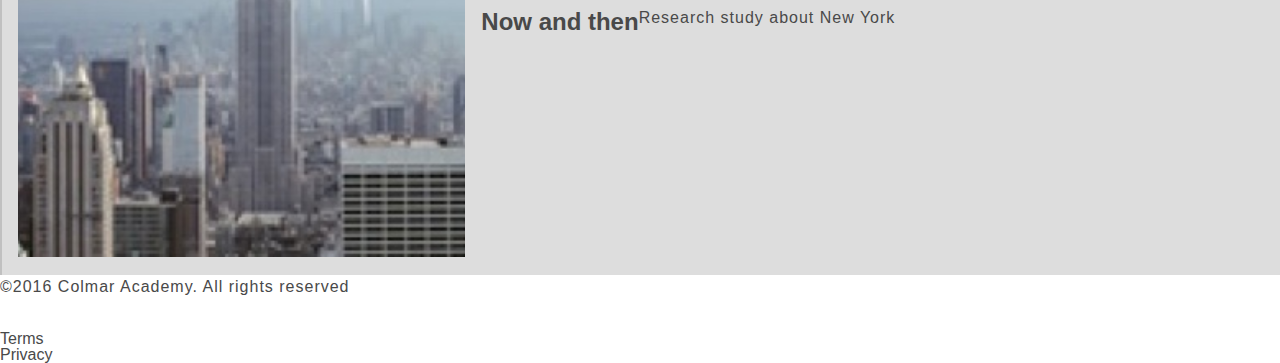
==== commit 24c573a1: "information section styling" ====
--- a/colmarAcademy/index.html
+++ b/colmarAcademy/index.html
@@ -33,32 +33,40 @@
       <section id="information">
         <div class="left">
           <img src="./resources/images/information-main.jpg" alt="A student reading a book">
-          <h2>It doesn't hurt to keep practicing</h2>
-          <p>"Curabitur vitae libero in ipusm porttitor consequat.
-             Aliquam et commodo lectus, nec consequat neque.
-             Sed non accumsan urna. Phasellus sed consequat ex.
-             Etiam eget magna laoreet, efficitur dolor consequat,
-             tristique ligula"</p>
-          <p>Emanuel, Sr Strategist at Hiring.com</p>
+          <div class="leftText">
+            <h2>It doesn't hurt to keep practicing</h2>
+            <p>"Curabitur vitae libero in ipusm porttitor consequat.
+               Aliquam et commodo lectus, nec consequat neque.
+               Sed non accumsan urna. Phasellus sed consequat ex.
+               Etiam eget magna laoreet, efficitur dolor consequat,
+               tristique ligula"</p>
+            <p>Emanuel, Sr Strategist at Hiring.com</p>
+          </div>
         </div>
         <div class="right">
           <div class="rightSection">
             <img src="./resources/images/information-orientation.jpg" alt="Students walking on a pathway, seen from above">
-            <h3>Orientation date</h3>
-            <p>Tue 10/11 & Wed 10/12: 8am-3pm</p>
-            <a href="#">Read more</a>
+            <div class="rightSectionText">
+              <h3>Orientation date</h3>
+              <p>Tue 10/11 & Wed 10/12: 8am-3pm</p>
+              <a href="#">Read more</a>
+            </div>
           </div>
           <div class="rightSection">
             <img src="./resources/images/information-campus.jpg" alt="Campus interior">
-            <h3>Our campus</h3>
-            <p>Find which campus is close by you</p>
-            <a href="#">Read more</a>
+            <div class="rightSectionText">
+              <h3>Our campus</h3>
+              <p>Find which campus is close by you</p>
+              <a href="#">Read more</a>
+            </div>
           </div>
           <div class="rightSection">
             <img src="./resources/images/information-guest-lecture.jpg" alt="Portrait of Oliver Sack">
-            <h3>Our guest lecture</h3>
-            <p>Join a keynote with Oliver Sack about music in medical treatment</p>
-            <a href="#">Read more</a>
+            <div class="rightSectionText">
+              <h3>Our guest lecture</h3>
+              <p>Join a keynote with Oliver Sack about music in medical treatment</p>
+              <a href="#">Read more</a>
+            </div>
           </div>
         </div>
       </section>
--- a/colmarAcademy/resources/css/index.css
+++ b/colmarAcademy/resources/css/index.css
@@ -1,5 +1,6 @@
 html {
   font-family: sans-serif;
+  font-size: 16px;
   color: #494949;
 }
 
@@ -29,6 +30,7 @@
   text-transform: uppercase;
   font-size: 18px;
   font-weight: bold;
+  margin: 0;
 }
 
 .colmar2Half {
@@ -63,12 +65,13 @@
 }
 
 #banner img {
-  width: 60%;
+  width: calc(60% - 48px);
   margin: 32px 24px;
 }
 
 #banner .container {
-  margin-right: 10%;
+  margin: 0 24px;
+  width: 25%;
 }
 
 h1 {
@@ -88,6 +91,79 @@
   width: 100%;
   padding: 8px 0 8px 0;
   text-align: center;
+  font-size: 20px;
   background-color: #494949;
   color: #ddd;
 }
+
+/*--Information--*/
+
+#information {
+  display: flex;
+}
+
+#information .left {
+  width: 60%;
+}
+
+#information .right {
+  width: 40%;
+}
+
+.left img {
+  width: calc(100% - 48px);
+  margin: 32px 24px;
+}
+
+.leftText {
+  margin: 0 24px;
+}
+
+h2 {
+  font-size: 36px;
+  font-weight: bold;
+  margin-bottom: 24px;
+}
+
+p {
+  letter-spacing: 1px;
+  line-height: 24px;
+  margin-bottom: 32px;
+}
+
+.right {
+  border-left: 2px solid silver;
+}
+
+.rightSection {
+  display: flex;
+  align-items: center;
+  border-bottom: 2px solid #ddd;
+}
+
+.rightSection img {
+  width: 35%;
+  margin: 16px;
+}
+
+.rightSectionText {
+  width: calc(65% - 48px);
+  margin: 0 8px;
+}
+
+.rightSectionText a {
+  color: cyan;
+  font-weight: 600;
+}
+
+.rightSectionText h3 {
+  margin-bottom: 8px;
+}
+
+.rightSectionText p {
+  margin-bottom: 8px;
+}
+
+.rightSection:last-of-type {
+  background-color: #ddd;
+}
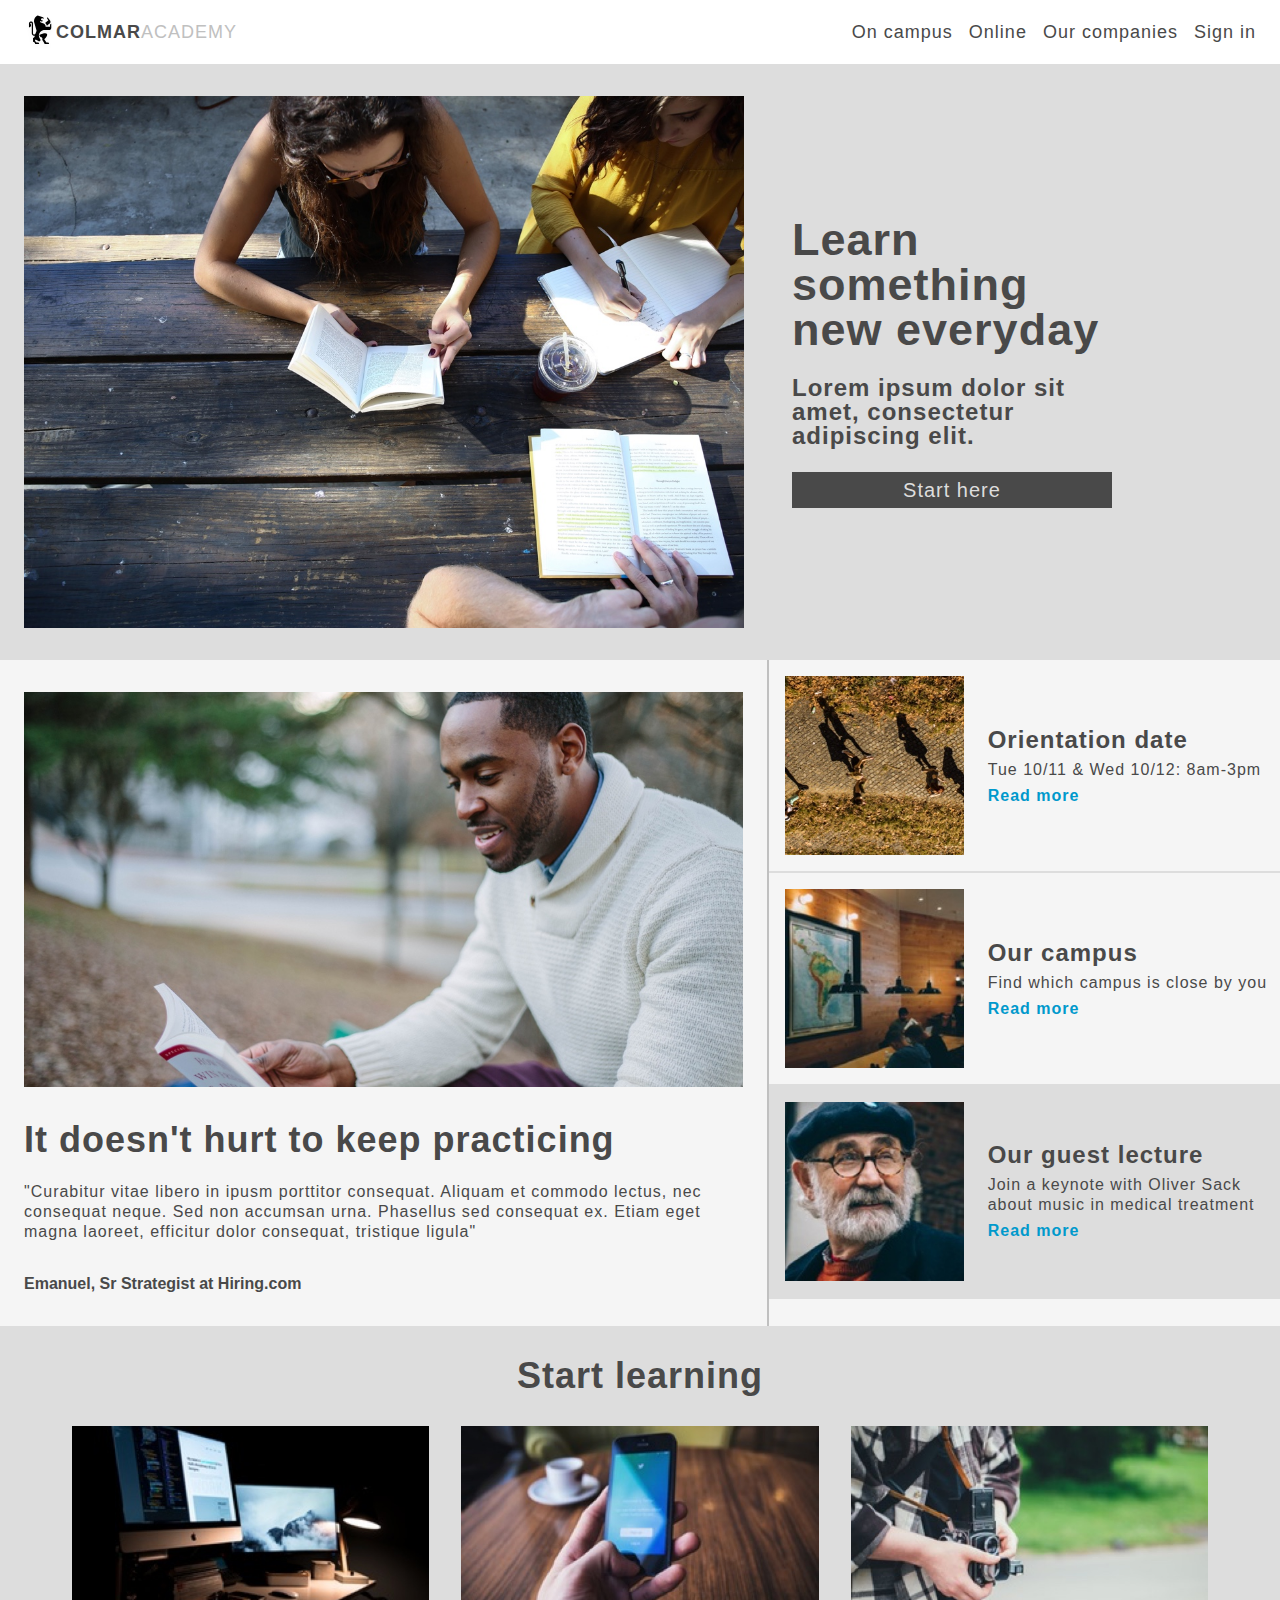
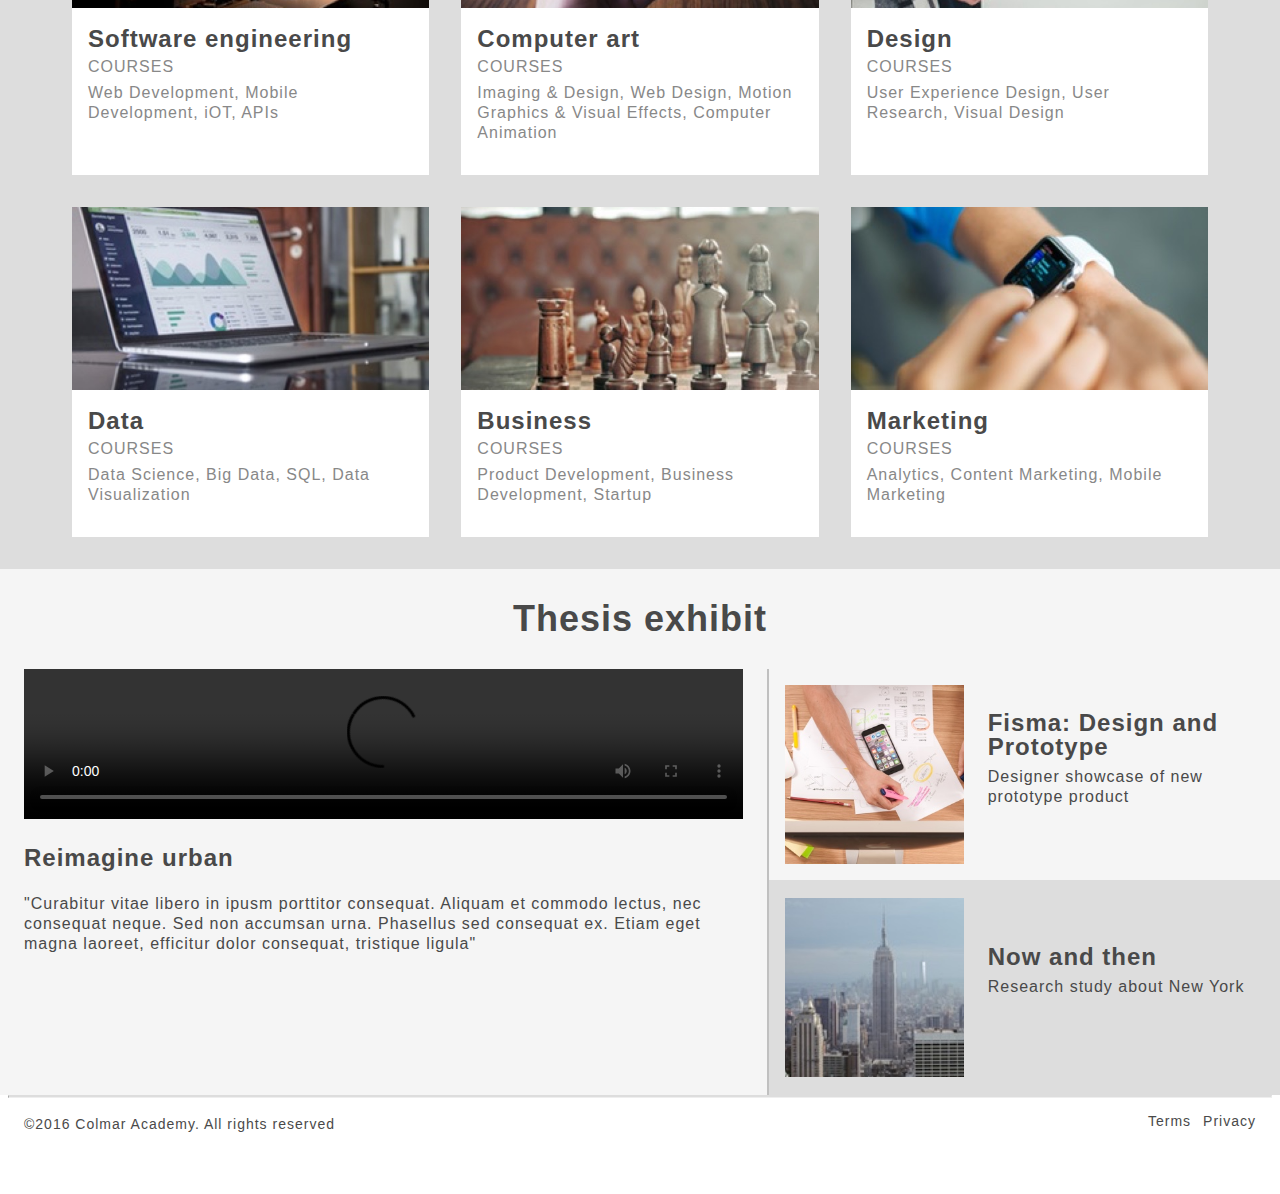
==== commit 52cc593a: "completed raw desktop layout for colmar" ====
--- a/colmarAcademy/index.html
+++ b/colmarAcademy/index.html
@@ -40,7 +40,7 @@
                Sed non accumsan urna. Phasellus sed consequat ex.
                Etiam eget magna laoreet, efficitur dolor consequat,
                tristique ligula"</p>
-            <p>Emanuel, Sr Strategist at Hiring.com</p>
+            <p class="cit">Emanuel, Sr Strategist at Hiring.com</p>
           </div>
         </div>
         <div class="right">
@@ -75,69 +75,90 @@
         <div class="coursesContainer">
           <div class="course">
             <img src="./resources/images/course-software.jpg" alt="Desk with computers">
-            <h3>Software engineering</h3>
-            <h4>COURSES</h4>
-            <p>Web Development, Mobile Development, iOT, APIs</p>
+            <div class="courseText">
+              <h3>Software engineering</h3>
+              <h4>COURSES</h4>
+              <p>Web Development, Mobile Development, iOT, APIs</p>
+            </div>
           </div>
           <div class="course">
             <img src="./resources/images/course-computer-art.jpg" alt="Main page of an app on a phone">
-            <h3>Computer art</h3>
-            <h4>COURSES</h4>
-            <p>Imaging & Design, Web Design, Motion Graphics & Visual Effects, Computer Animation</p>
+            <div class="courseText">
+              <h3>Computer art</h3>
+              <h4>COURSES</h4>
+              <p>Imaging & Design, Web Design, Motion Graphics & Visual Effects, Computer Animation</p>
+            </div>
           </div>
           <div class="course">
             <img src="./resources/images/course-design.jpg" alt="Old camera">
-            <h3>Design</h3>
-            <h4>COURSES</h4>
-            <p>User Experience Design, User Research, Visual Design</p>
+            <div class="courseText">
+              <h3>Design</h3>
+              <h4>COURSES</h4>
+              <p>User Experience Design, User Research, Visual Design</p>
+            </div>
           </div>
           <div class="course">
             <img src="./resources/images/course-data.jpg" alt="Laptop on a desk">
-            <h3>Data</h3>
-            <h4>COURSES</h4>
-            <p>Data Science, Big Data, SQL, Data Visualization</p>
+            <div class="courseText">
+              <h3>Data</h3>
+              <h4>COURSES</h4>
+              <p>Data Science, Big Data, SQL, Data Visualization</p>
+            </div>
           </div>
           <div class="course">
             <img src="./resources/images/course-business.jpg" alt="A checkboard ready for a game">
-            <h3>Business</h3>
-            <h4>COURSES</h4>
-            <p>Product Development, Business Development, Startup</p>
+            <div class="courseText">
+              <h3>Business</h3>
+              <h4>COURSES</h4>
+              <p>Product Development, Business Development, Startup</p>
+            </div>
           </div>
           <div class="course">
             <img src="./resources/images/course-marketing.jpg" alt="A smartwatch">
-            <h3>Marketing</h3>
-            <h4>COURSES</h4>
-            <p>Analytics, Content Marketing, Mobile Marketing</p>
+            <div class="courseText">
+              <h3>Marketing</h3>
+              <h4>COURSES</h4>
+              <p>Analytics, Content Marketing, Mobile Marketing</p>
+            </div>
           </div>
         </div>
       </section>
       <section id="thesis">
         <h2>Thesis exhibit</h2>
-        <div class="left">
-          <video src="./resources/videos/thesis.mp4" controls>
-            Video not available
-          </video>
-          <h3>Reimagine urban</h3>
-          <p>"Curabitur vitae libero in ipusm porttitor consequat.
-             Aliquam et commodo lectus, nec consequat neque.
-             Sed non accumsan urna. Phasellus sed consequat ex.
-             Etiam eget magna laoreet, efficitur dolor consequat,
-             tristique ligula"</p>
-        </div>
-        <div class="right">
-          <div class="rightSection">
-            <img src="./resources/images/thesis-fisma.jpg" alt="Designer at work">
-            <h3>Fisma: Design and Prototype</h3>
-            <p>Designer showcase of new prototype product</p>
+        <div class="flexContainer">
+          <div class="left">
+            <video src="./resources/videos/thesis.mp4" controls>
+              Video not available
+            </video>
+            <div class="leftText">
+              <h3>Reimagine urban</h3>
+              <p>"Curabitur vitae libero in ipusm porttitor consequat.
+                 Aliquam et commodo lectus, nec consequat neque.
+                 Sed non accumsan urna. Phasellus sed consequat ex.
+                 Etiam eget magna laoreet, efficitur dolor consequat,
+                 tristique ligula"</p>
+            </div>
           </div>
-          <div class="rightSection">
-            <img src="./resources/images/thesis-now-and-then.jpg" alt="New York City skyline">
-            <h3>Now and then</h3>
-            <p>Research study about New York</p>
+          <div class="right">
+            <div class="rightSection">
+              <img src="./resources/images/thesis-fisma.jpg" alt="Designer at work">
+              <div class="rightSectionText">
+                <h3>Fisma: Design and Prototype</h3>
+                <p>Designer showcase of new prototype product</p>
+              </div>
+            </div>
+            <div class="rightSection">
+              <img src="./resources/images/thesis-now-and-then.jpg" alt="New York City skyline">
+              <div class="rightSectionText">
+                <h3>Now and then</h3>
+                <p>Research study about New York</p>
+              </div>
+            </div>
           </div>
         </div>
       </section>
     </main>
+    <hr>
     <footer>
       <p>&copy;2016 Colmar Academy. All rights reserved</p>
       <nav>
--- a/colmarAcademy/resources/css/index.css
+++ b/colmarAcademy/resources/css/index.css
@@ -1,6 +1,7 @@
 html {
   font-family: sans-serif;
   font-size: 16px;
+  letter-spacing: 1px;
   color: #494949;
 }
 
@@ -76,7 +77,7 @@
 
 h1 {
   font-size: 45px;
-  font-weight: 700;
+  font-weight: 800;
   margin-bottom: 24px;
 }
 
@@ -100,13 +101,14 @@
 
 #information {
   display: flex;
-}
-
-#information .left {
+  background-color: #f5f5f5;
+}
+
+.left {
   width: 60%;
 }
 
-#information .right {
+.right {
   width: 40%;
 }
 
@@ -126,9 +128,13 @@
 }
 
 p {
-  letter-spacing: 1px;
-  line-height: 24px;
+  line-height: 20px;
   margin-bottom: 32px;
+}
+
+.cit {
+  letter-spacing: normal;
+  font-weight: bold;
 }
 
 .right {
@@ -152,18 +158,109 @@
 }
 
 .rightSectionText a {
-  color: cyan;
+  color: #09c;
   font-weight: 600;
 }
 
-.rightSectionText h3 {
-  margin-bottom: 8px;
-}
-
-.rightSectionText p {
+.rightSectionText > *:not(:last-child) {
   margin-bottom: 8px;
 }
 
 .rightSection:last-of-type {
   background-color: #ddd;
 }
+
+/*--Courses--*/
+#courses {
+  background-color: #ddd;
+}
+
+#courses h2{
+  margin: 0;
+  padding: 32px;
+  font-weight: 800;
+  text-align: center;
+}
+
+.coursesContainer{
+  margin: 0 72px;
+  display: flex;
+  flex-wrap: wrap;
+}
+
+.course {
+  flex: 0 1 calc(calc(100% - 64px) / 3);
+  background-color: white;
+  margin-bottom: 32px;
+}
+
+.course:not(:nth-child(3n)){
+  margin-right: 32px;
+}
+
+.course img {
+  width: 100%;
+}
+
+.courseText {
+  margin: 16px 16px 24px 16px;
+}
+
+.courseText > *:not(:last-child) {
+  margin-bottom: 8px;
+}
+
+.courseText h4, .courseText p {
+  color: #888;
+}
+
+/*--Thesis--*/
+#thesis {
+  background-color: #f5f5f5;
+}
+
+#thesis h2{
+  margin: 0;
+  padding: 32px;
+  font-weight: 800;
+  text-align: center;
+}
+
+.flexContainer {
+  display: flex;
+}
+
+.left video {
+  width: calc(100% - 48px);
+  margin: 0 24px 24px 24px;
+}
+
+/*--Footer--*/
+hr {
+  margin: 0 8px;
+  border-top: 2px solid #ddd;
+}
+
+footer {
+  display: flex;
+  justify-content: space-between;
+  height: 96px;
+}
+
+footer p {
+  font-size: 14px;
+  margin: 16px 24px;
+}
+
+footer ul {
+  display: flex;
+  margin: 16px 24px;
+}
+
+footer li {
+  font-size: 14px;
+}
+
+footer li:not(:last-child){
+  margin-right: 12px;
+}
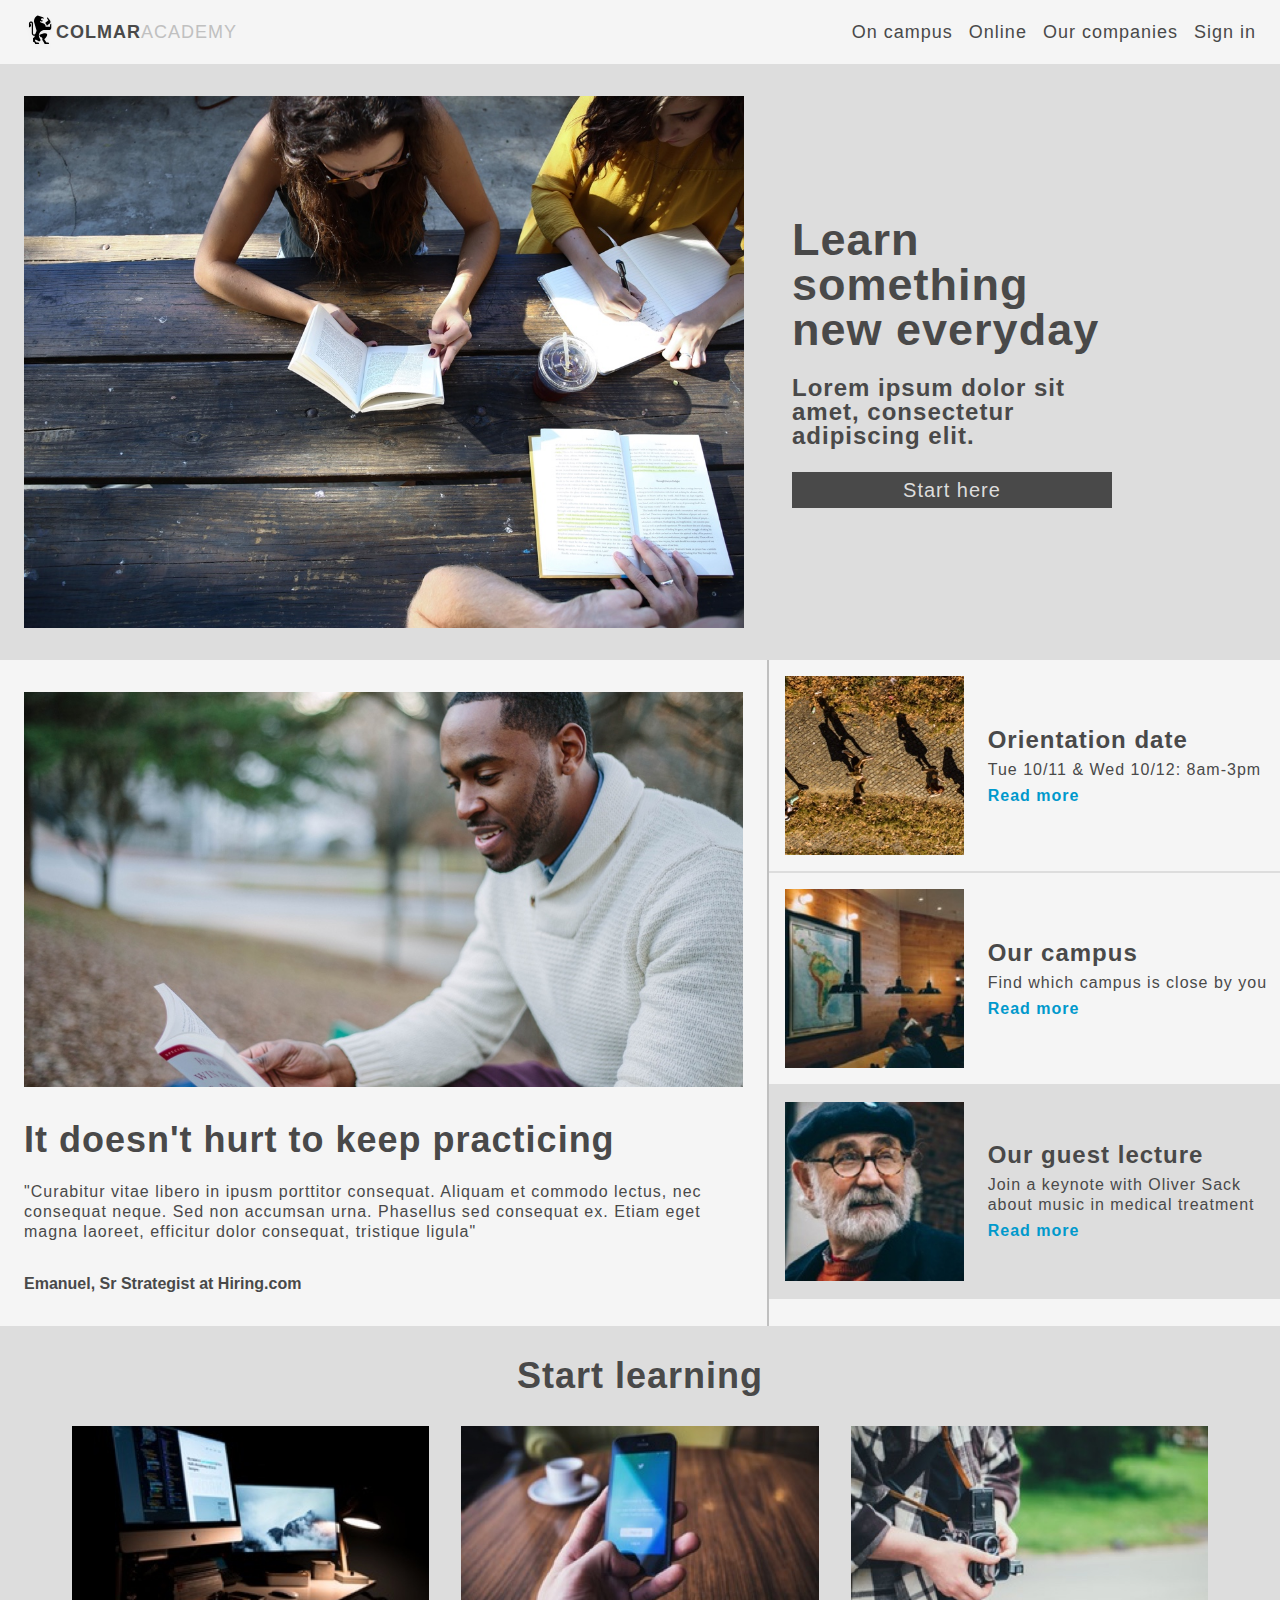
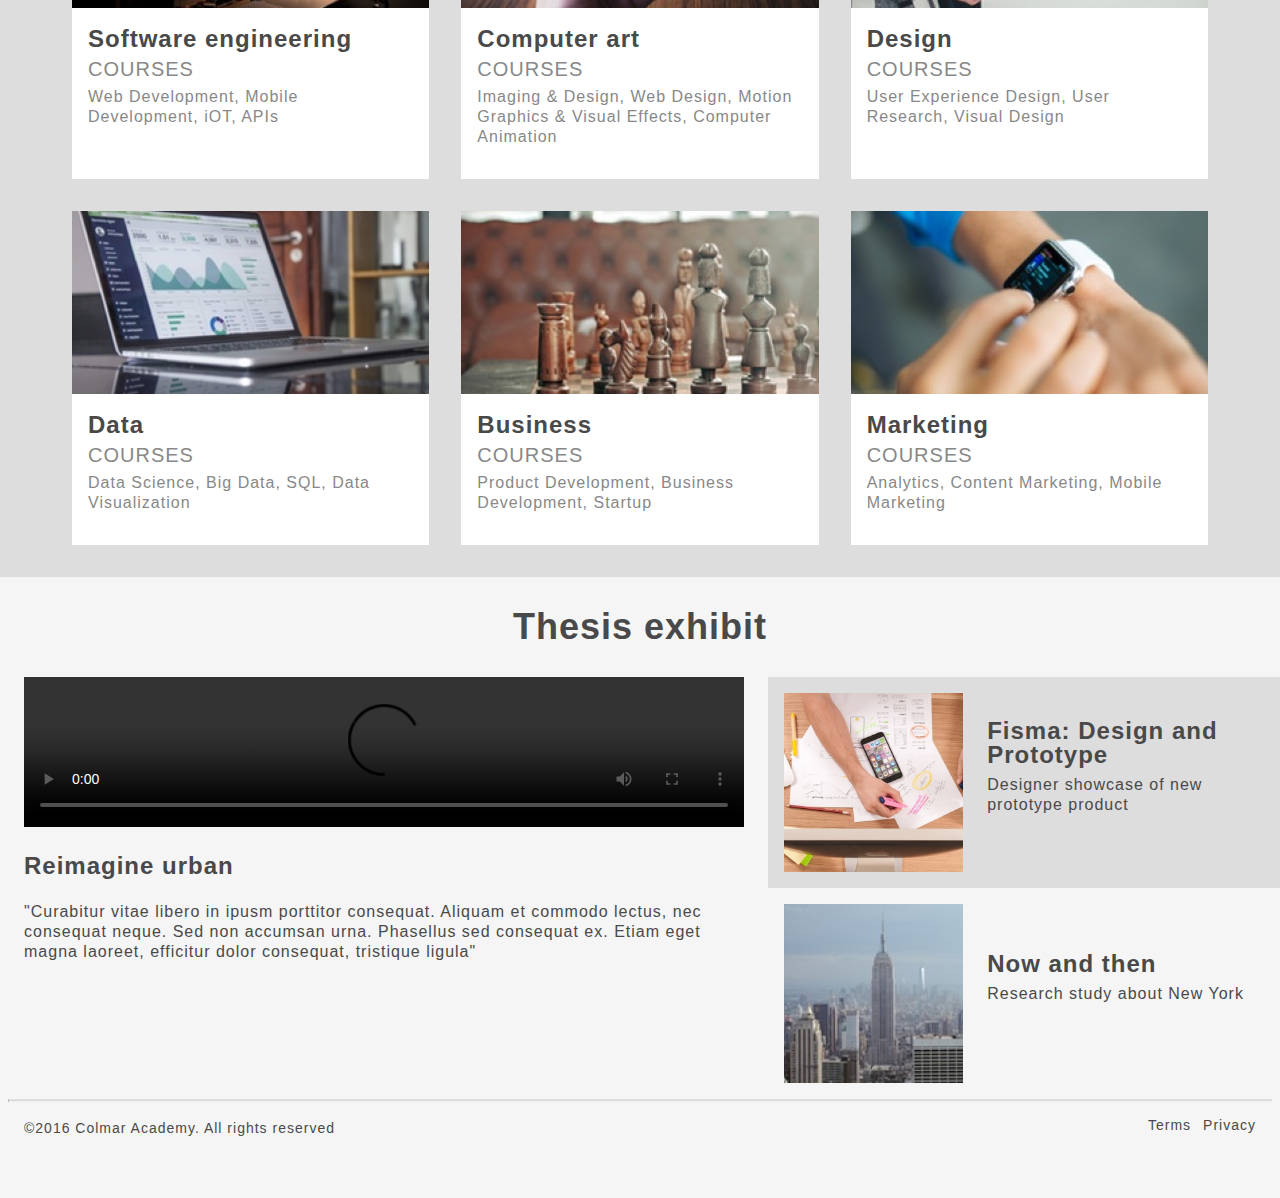
==== commit 0d88045c: "halfway mobile layout" ====
--- a/colmarAcademy/index.html
+++ b/colmarAcademy/index.html
@@ -18,6 +18,14 @@
           <li><a href="#">Online</a></li>
           <li><a href="#">Our companies</a></li>
           <li><a href="#">Sign in</a></li>
+        </ul>
+      </nav>
+      <nav class="mobileNav">
+        <ul>
+          <li><a href="#"><img src="./resources/images/ic-logo.svg" alt=""></a></li>
+          <li><a href="#"><img src="./resources/images/ic-on-campus.svg" alt=""></a></li>
+          <li><a href="#"><img src="./resources/images/ic-online.svg" alt=""></a></li>
+          <li><a href="#"><img src="./resources/images/ic-login.svg" alt=""></a></li>
         </ul>
       </nav>
     </header>
--- a/colmarAcademy/resources/css/index.css
+++ b/colmarAcademy/resources/css/index.css
@@ -3,10 +3,15 @@
   font-size: 16px;
   letter-spacing: 1px;
   color: #494949;
+  background-color: #f5f5f5;
 }
 
 a {
   text-decoration: none;
+}
+
+.mobileNav {
+  display: none;
 }
 
 /*--Navigation--*/
@@ -84,7 +89,7 @@
 h3 {
   font-size: 24px;
   font-weight: bold;
-  margin-bottom: 24px
+  margin-bottom: 24px;
 }
 
 .startLink {
@@ -101,7 +106,6 @@
 
 #information {
   display: flex;
-  background-color: #f5f5f5;
 }
 
 .left {
@@ -144,6 +148,9 @@
 .rightSection {
   display: flex;
   align-items: center;
+}
+
+#information .rightSection {
   border-bottom: 2px solid #ddd;
 }
 
@@ -166,7 +173,7 @@
   margin-bottom: 8px;
 }
 
-.rightSection:last-of-type {
+#information .rightSection:last-of-type {
   background-color: #ddd;
 }
 
@@ -210,15 +217,15 @@
   margin-bottom: 8px;
 }
 
+h4 {
+  font-size: 20px;
+}
+
 .courseText h4, .courseText p {
   color: #888;
 }
 
 /*--Thesis--*/
-#thesis {
-  background-color: #f5f5f5;
-}
-
 #thesis h2{
   margin: 0;
   padding: 32px;
@@ -235,6 +242,14 @@
   margin: 0 24px 24px 24px;
 }
 
+#thesis .right {
+  border: none;
+}
+
+#thesis .rightSection:first-child{
+  background-color: #ddd;
+}
+
 /*--Footer--*/
 hr {
   margin: 0 8px;
@@ -264,3 +279,89 @@
 footer li:not(:last-child){
   margin-right: 12px;
 }
+
+/*--Mobile--*/
+@media only screen and (max-device-width: 480px) and (orientation: portrait){
+
+  /*--Navigation--*/
+  .colmar {
+    display: none;
+  }
+
+  .topNav {
+    display: none;
+  }
+
+  .mobileNav ul {
+    display: flex;
+    height: 100%;
+    align-items: center;
+    justify-content: space-around;
+  }
+
+  /*--Banner--*/
+  #banner {
+    display: block;
+  }
+
+  #banner img {
+    width: 100%;
+    margin: 0 0 32px 0;
+  }
+
+  #banner .container {
+    margin: 16px 0;
+    padding-bottom: 32px;
+  }
+
+  h1 {
+    margin-bottom: 32px;
+  }
+
+  /*--Information--*/
+  #information .left {
+    display: none;
+  }
+
+  #information .right {
+    width: 100%;
+    display: flex;
+    flex-flow: column;
+  }
+
+  #information .rightSection {
+    display: block;
+    border-bottom: none;
+  }
+
+  #information .rightSection:not(:first-child){
+    margin-top: 32px;
+  }
+
+  #information .rightSection img {
+    width: calc(100% - 32px);
+  }
+
+  #information .rightSectionText {
+    width: calc(100% - 64px);
+    margin: 32px;
+  }
+
+  #information .rightSection:last-of-type {
+    background-color: none;
+  }
+
+  /*--Courses--*/
+  #courses {
+    background-color: none;
+  }
+
+  #courses h2 {
+    padding: 32px 0 16px 0;
+  }
+
+  .course img, .course h4, .course p {
+    display: none;
+  }
+
+}
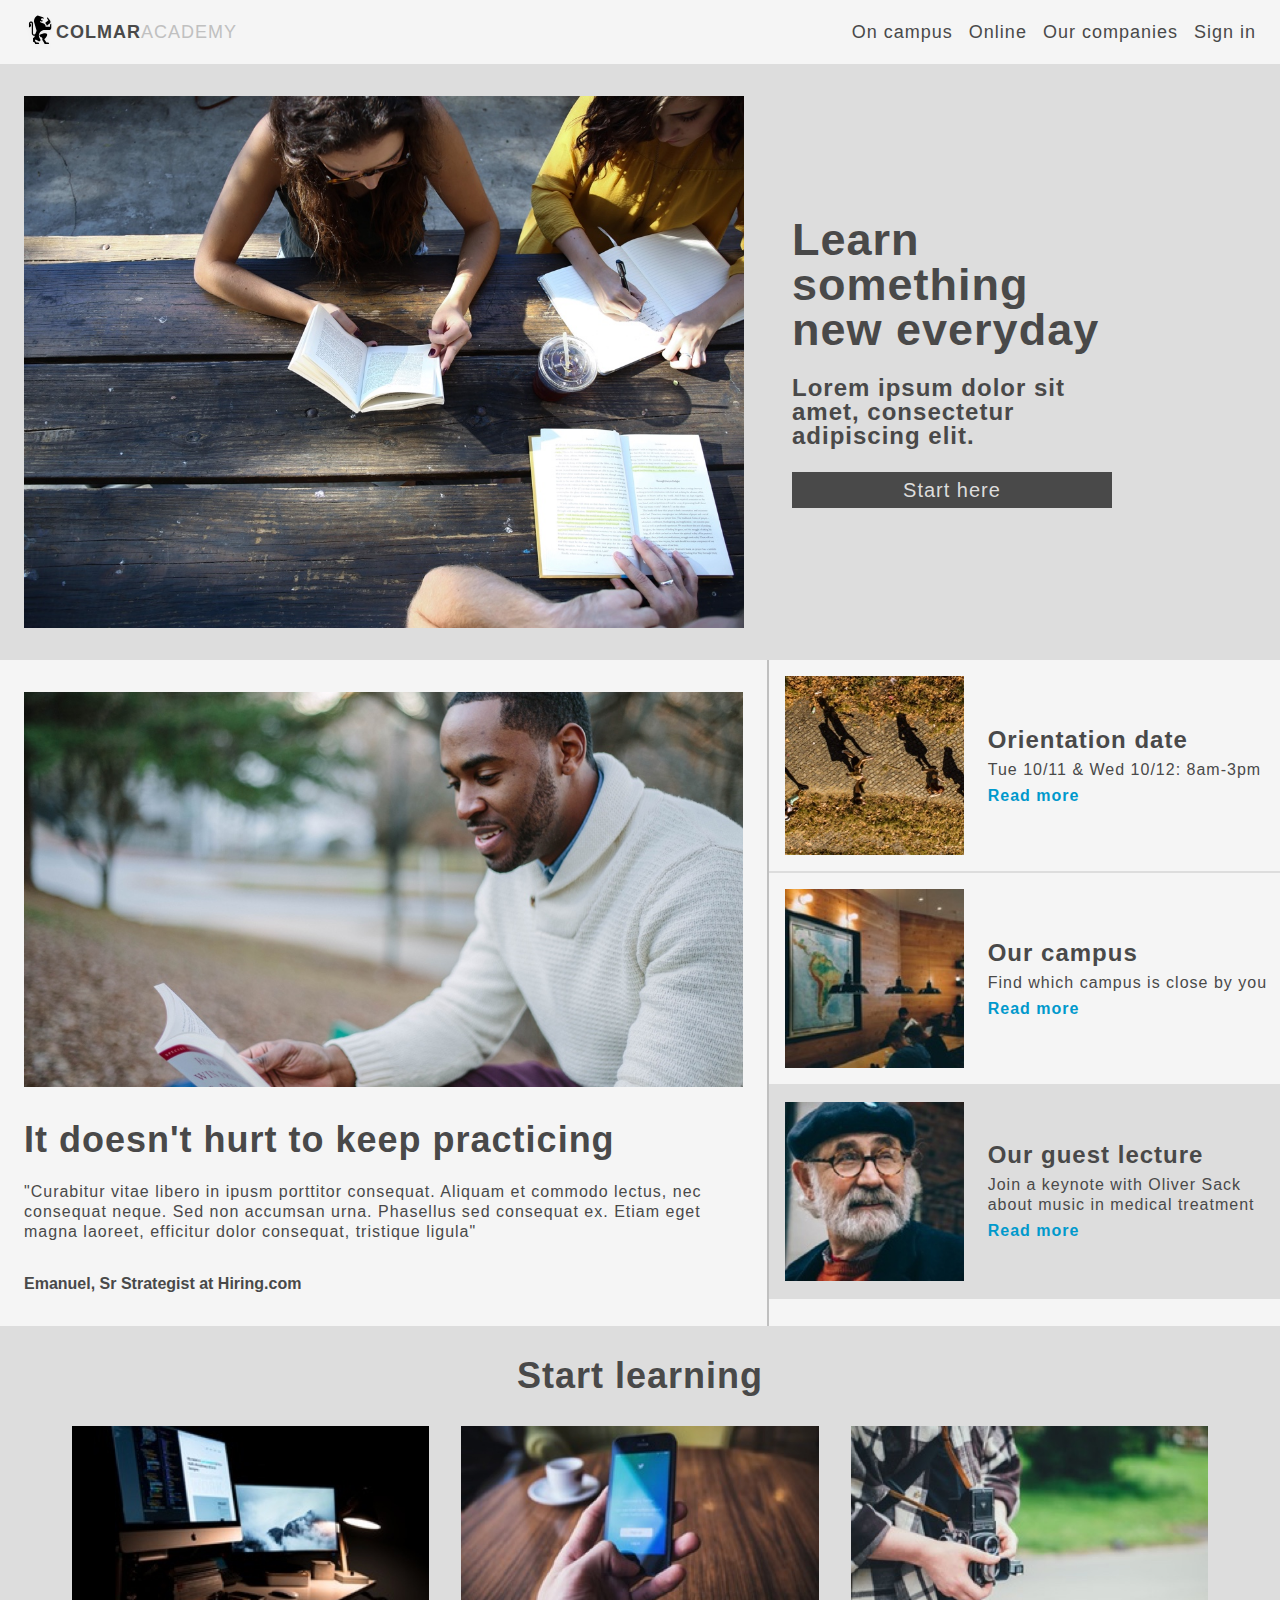
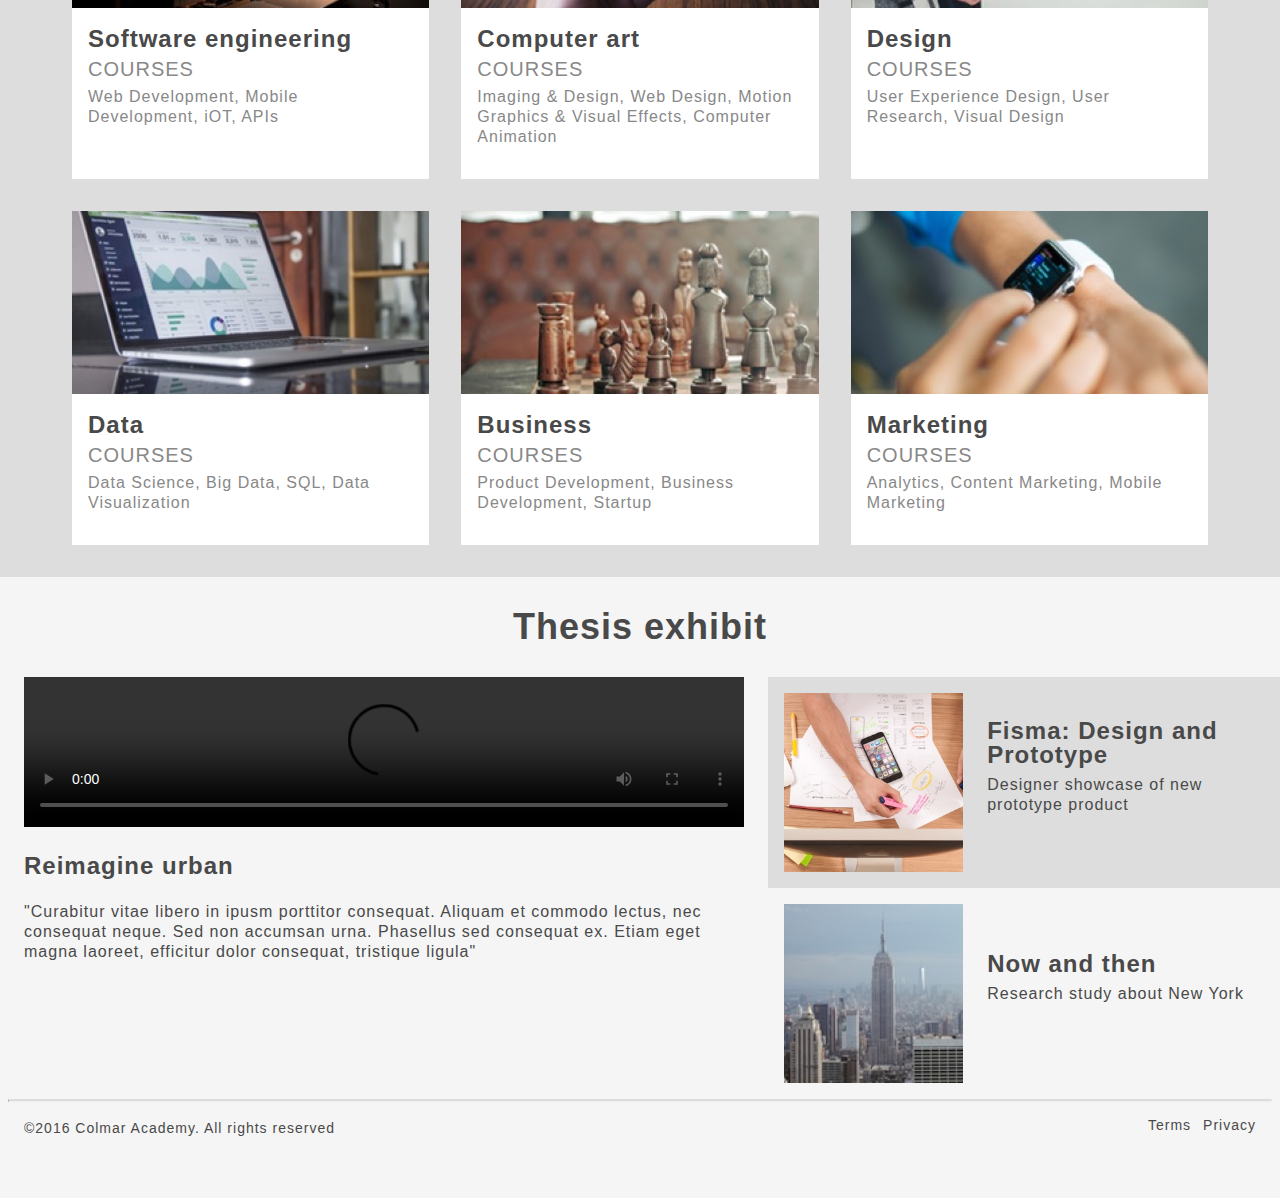
==== commit b02d407b: "try again" ====
--- a/colmarAcademy/index.html
+++ b/colmarAcademy/index.html
@@ -40,7 +40,7 @@
       </section>
       <section id="information">
         <div class="left">
-          <img src="./resources/images/information-main.jpg" alt="A student reading a book">
+          <img class="desktopInformationImg" src="./resources/images/information-main.jpg" alt="A student reading a book">
           <div class="leftText">
             <h2>It doesn't hurt to keep practicing</h2>
             <p>"Curabitur vitae libero in ipusm porttitor consequat.
@@ -53,7 +53,8 @@
         </div>
         <div class="right">
           <div class="rightSection">
-            <img src="./resources/images/information-orientation.jpg" alt="Students walking on a pathway, seen from above">
+            <img class="desktopInformationImg" src="./resources/images/information-orientation.jpg" alt="Students walking on a pathway, seen from above">
+            <img class="mobileInformationImg" src="./resources/images/information-orientation-mobile.jpg" alt="">
             <div class="rightSectionText">
               <h3>Orientation date</h3>
               <p>Tue 10/11 & Wed 10/12: 8am-3pm</p>
@@ -61,7 +62,8 @@
             </div>
           </div>
           <div class="rightSection">
-            <img src="./resources/images/information-campus.jpg" alt="Campus interior">
+            <img class="desktopInformationImg" src="./resources/images/information-campus.jpg" alt="Campus interior">
+            <img class="mobileInformationImg" src="./resources/images/information-campus-mobile.jpg" alt="">
             <div class="rightSectionText">
               <h3>Our campus</h3>
               <p>Find which campus is close by you</p>
@@ -69,7 +71,8 @@
             </div>
           </div>
           <div class="rightSection">
-            <img src="./resources/images/information-guest-lecture.jpg" alt="Portrait of Oliver Sack">
+            <img class="desktopInformationImg" src="./resources/images/information-guest-lecture.jpg" alt="Portrait of Oliver Sack">
+            <img class="mobileInformationImg" src="./resources/images/information-guest-lecture-mobile.jpg" alt="">
             <div class="rightSectionText">
               <h3>Our guest lecture</h3>
               <p>Join a keynote with Oliver Sack about music in medical treatment</p>
--- a/colmarAcademy/resources/css/index.css
+++ b/colmarAcademy/resources/css/index.css
@@ -1,4 +1,5 @@
 html {
+  text-size-adjust: none;
   font-family: sans-serif;
   font-size: 16px;
   letter-spacing: 1px;
@@ -108,6 +109,10 @@
   display: flex;
 }
 
+.mobileInformationImg {
+  display: none;
+}
+
 .left {
   width: 60%;
 }
@@ -292,6 +297,12 @@
     display: none;
   }
 
+  .mobileNav {
+    display: block;
+    width: 100%;
+    height: 64px;
+  }
+
   .mobileNav ul {
     display: flex;
     height: 100%;
@@ -310,8 +321,9 @@
   }
 
   #banner .container {
-    margin: 16px 0;
+    margin: 0 16px;
     padding-bottom: 32px;
+    text-align: center;
   }
 
   h1 {
@@ -338,6 +350,14 @@
     margin-top: 32px;
   }
 
+  .desktopInformationImg {
+    display: none;
+  }
+
+  .mobileInformationImg {
+    display: block;
+  }
+
   #information .rightSection img {
     width: calc(100% - 32px);
   }
@@ -364,4 +384,33 @@
     display: none;
   }
 
-}
+  .coursesContainer {
+    margin: 0 16px;
+    flex-flow: column;
+    flex-wrap: nowrap;
+  }
+
+  .course {
+    flex-basis: 100%;
+    background-color: #ddd;
+    margin-bottom: 8px;
+    margin-right: 0;
+  }
+
+  .course:last-child {
+    margin-bottom: 32px;
+  }
+
+  .courseText {
+    margin: 0;
+    padding: 16px;
+    padding-bottom: 24px;
+  }
+
+  .courseText *{
+    margin:0;
+  }
+
+  /*--Thesis--*/
+
+}
